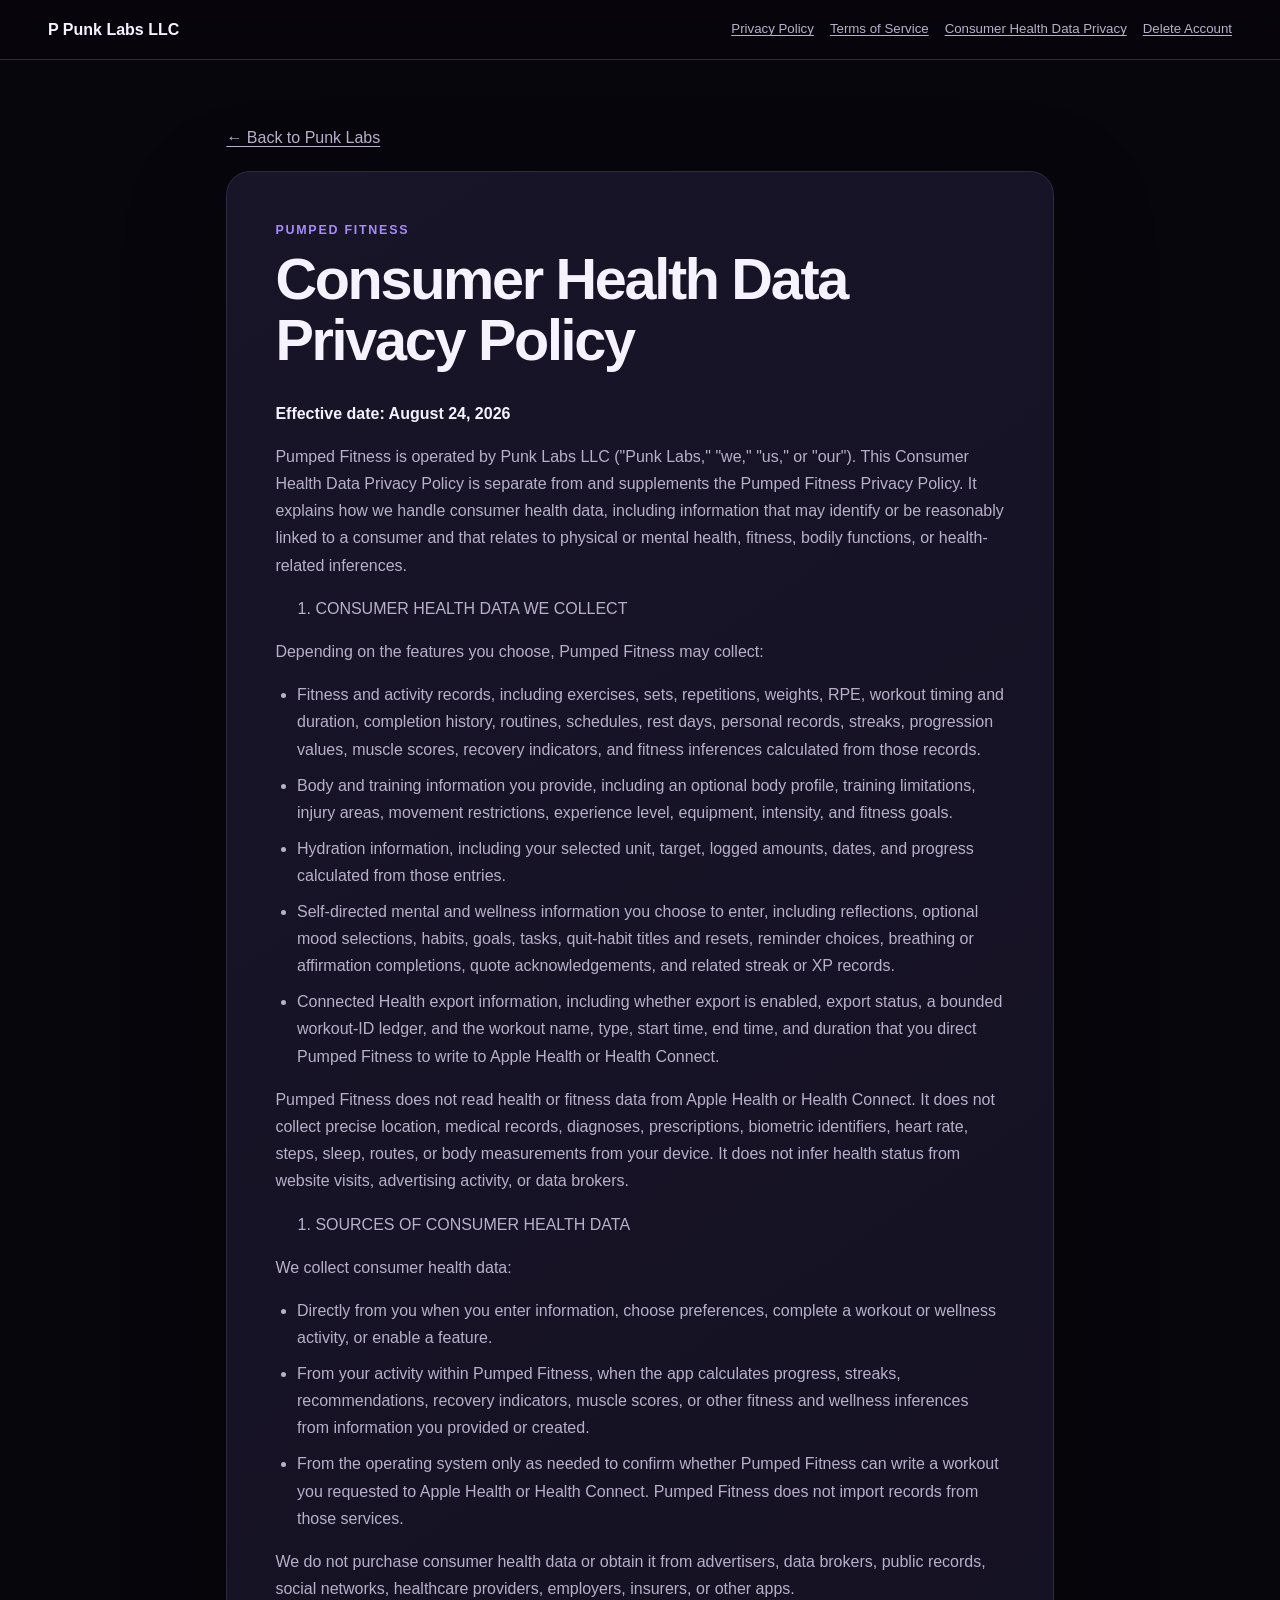
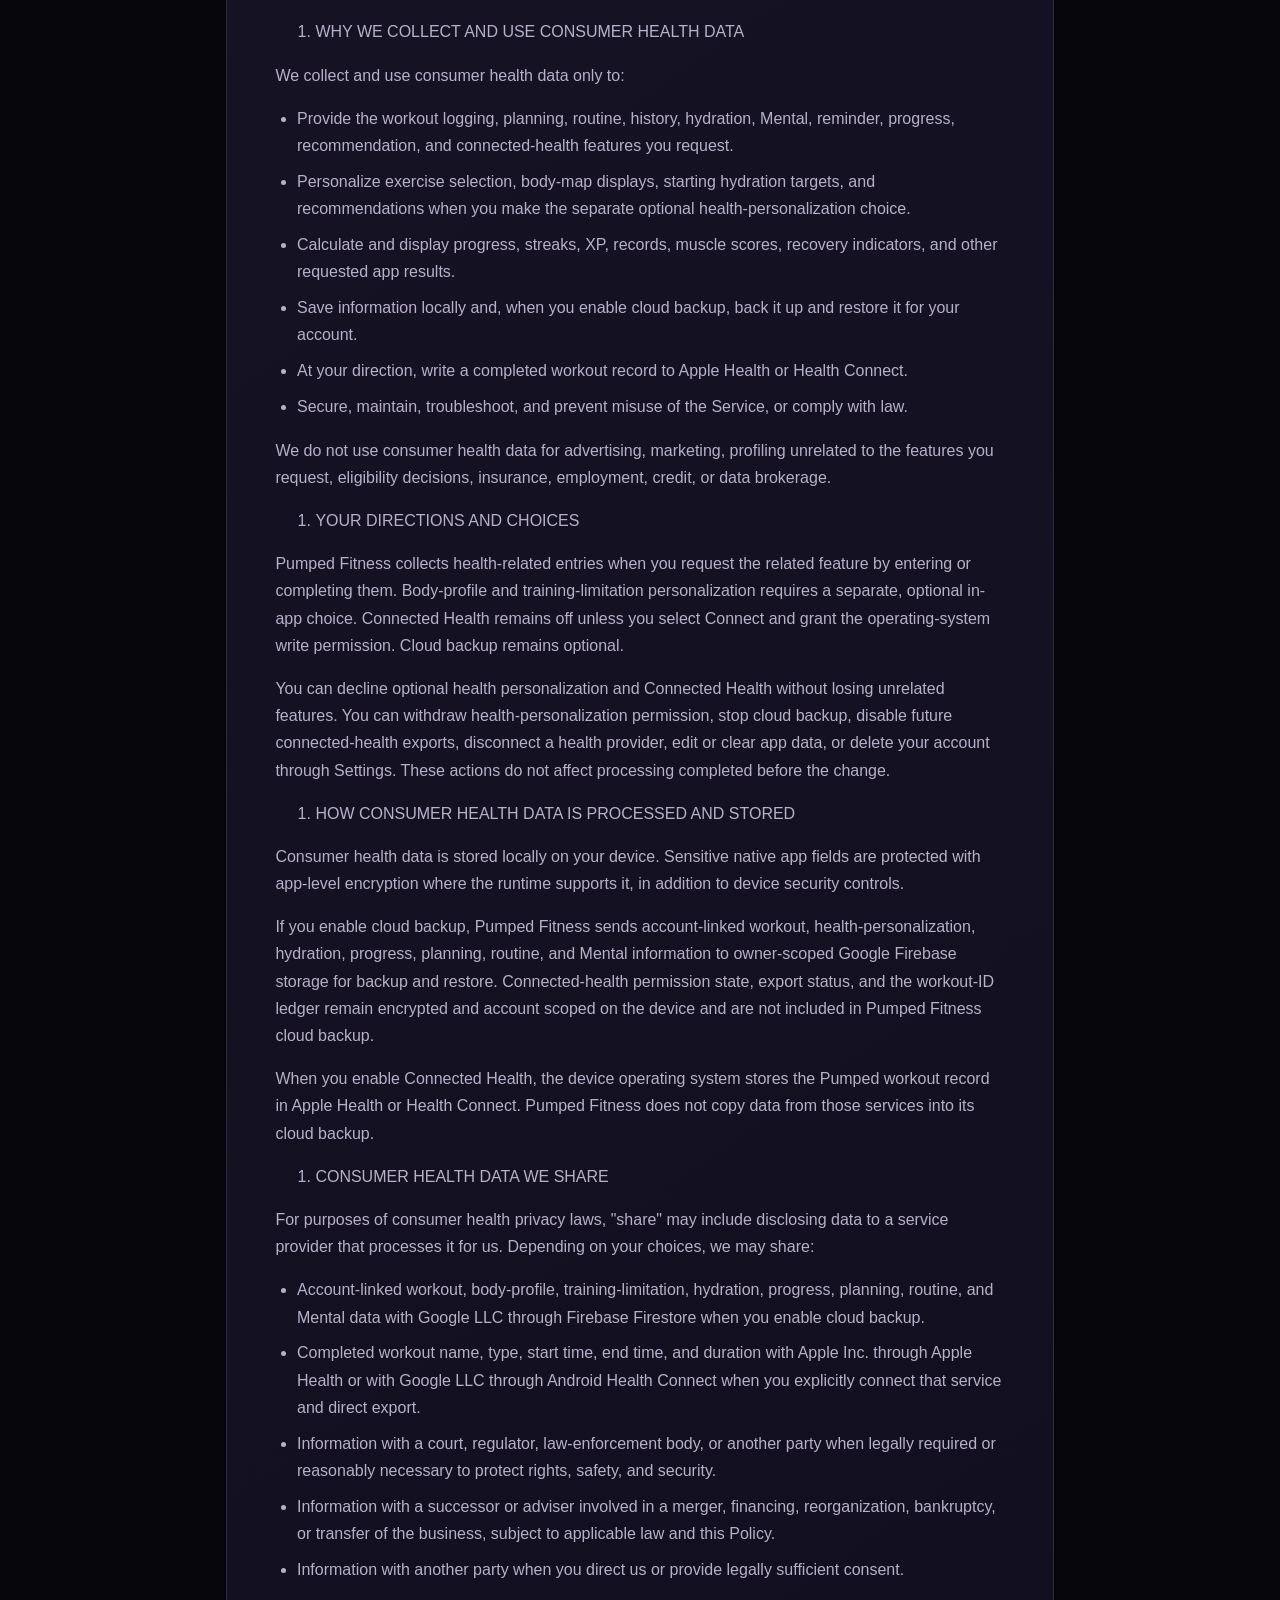
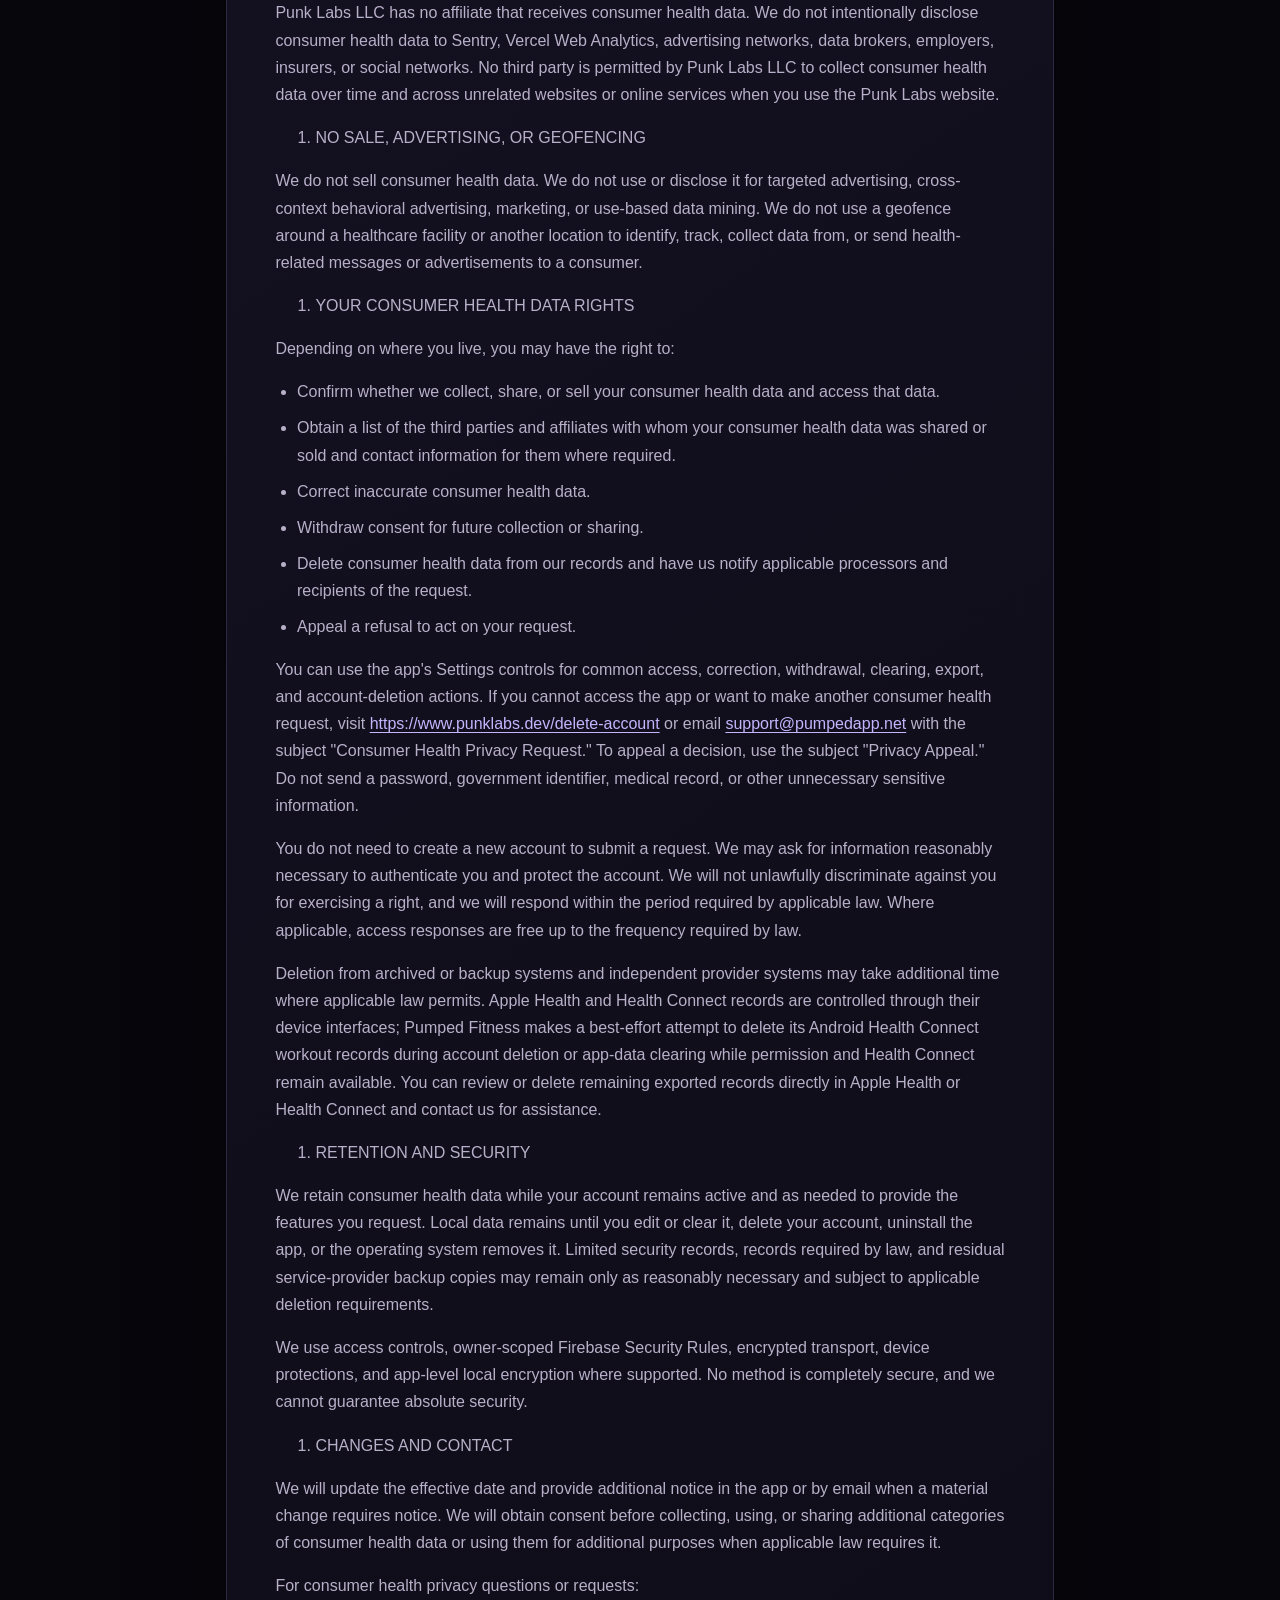
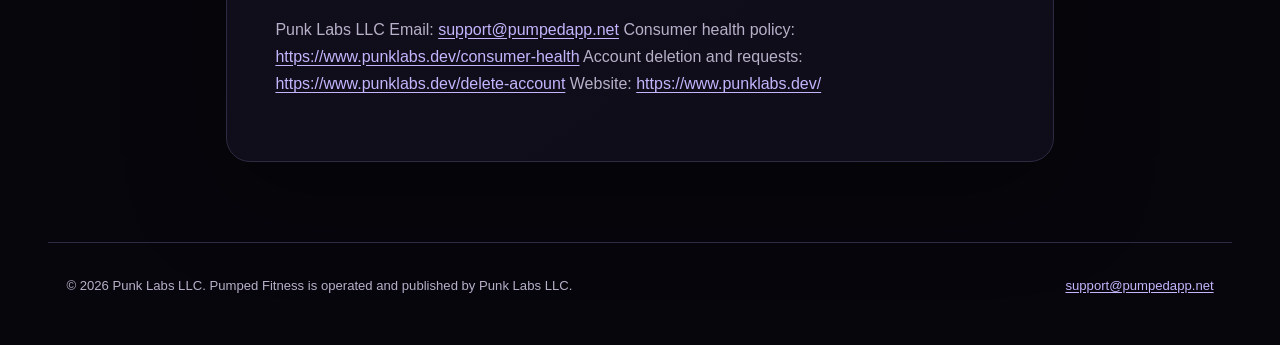
==== consumer-health/index.html @ b278bbf9 "Update Pumped Fitness legal pages" ====
<!doctype html>
<html lang="en">
<head>
  <meta charset="utf-8">
  <meta name="viewport" content="width=device-width, initial-scale=1">
  <title>Consumer Health Data Privacy Policy | Pumped Fitness by Punk Labs LLC</title>
  <meta name="description" content="How Punk Labs LLC handles consumer health data in Pumped Fitness.">
  <link rel="canonical" href="https://www.punklabs.dev/consumer-health">
  <link rel="stylesheet" href="../styles.css">
</head>
<body>
  <a class="skip" href="#main">Skip to document</a>
  <header>
    <a class="brand" href="https://www.punklabs.dev/"><span aria-hidden="true">P</span> Punk Labs LLC</a>
    
  <nav aria-label="Legal documents">
    <a href="../privacy/">Privacy Policy</a>
    <a href="../terms/">Terms of Service</a>
    <a href="../consumer-health/">Consumer Health Data Privacy</a>
    <a href="../delete-account/">Delete Account</a>
  </nav>
  </header>
  <main id="main">
    <a class="back" href="https://www.punklabs.dev/">← Back to Punk Labs</a>
    <article>
      <p class="eyebrow">Pumped Fitness</p>
      <h1>Consumer Health Data Privacy Policy</h1>
      
      <div class="document"><p>Effective date: August 24, 2026</p>
<p>Pumped Fitness is operated by Punk Labs LLC (&quot;Punk Labs,&quot; &quot;we,&quot; &quot;us,&quot; or &quot;our&quot;). This Consumer Health Data Privacy Policy is separate from and supplements the Pumped Fitness Privacy Policy. It explains how we handle consumer health data, including information that may identify or be reasonably linked to a consumer and that relates to physical or mental health, fitness, bodily functions, or health-related inferences.</p>
<ol><li>CONSUMER HEALTH DATA WE COLLECT</li></ol>
<p>Depending on the features you choose, Pumped Fitness may collect:</p><ul><li>Fitness and activity records, including exercises, sets, repetitions, weights, RPE, workout timing and duration, completion history, routines, schedules, rest days, personal records, streaks, progression values, muscle scores, recovery indicators, and fitness inferences calculated from those records.</li><li>Body and training information you provide, including an optional body profile, training limitations, injury areas, movement restrictions, experience level, equipment, intensity, and fitness goals.</li><li>Hydration information, including your selected unit, target, logged amounts, dates, and progress calculated from those entries.</li><li>Self-directed mental and wellness information you choose to enter, including reflections, optional mood selections, habits, goals, tasks, quit-habit titles and resets, reminder choices, breathing or affirmation completions, quote acknowledgements, and related streak or XP records.</li><li>Connected Health export information, including whether export is enabled, export status, a bounded workout-ID ledger, and the workout name, type, start time, end time, and duration that you direct Pumped Fitness to write to Apple Health or Health Connect.</li></ul>
<p>Pumped Fitness does not read health or fitness data from Apple Health or Health Connect. It does not collect precise location, medical records, diagnoses, prescriptions, biometric identifiers, heart rate, steps, sleep, routes, or body measurements from your device. It does not infer health status from website visits, advertising activity, or data brokers.</p>
<ol><li>SOURCES OF CONSUMER HEALTH DATA</li></ol>
<p>We collect consumer health data:</p><ul><li>Directly from you when you enter information, choose preferences, complete a workout or wellness activity, or enable a feature.</li><li>From your activity within Pumped Fitness, when the app calculates progress, streaks, recommendations, recovery indicators, muscle scores, or other fitness and wellness inferences from information you provided or created.</li><li>From the operating system only as needed to confirm whether Pumped Fitness can write a workout you requested to Apple Health or Health Connect. Pumped Fitness does not import records from those services.</li></ul>
<p>We do not purchase consumer health data or obtain it from advertisers, data brokers, public records, social networks, healthcare providers, employers, insurers, or other apps.</p>
<ol><li>WHY WE COLLECT AND USE CONSUMER HEALTH DATA</li></ol>
<p>We collect and use consumer health data only to:</p><ul><li>Provide the workout logging, planning, routine, history, hydration, Mental, reminder, progress, recommendation, and connected-health features you request.</li><li>Personalize exercise selection, body-map displays, starting hydration targets, and recommendations when you make the separate optional health-personalization choice.</li><li>Calculate and display progress, streaks, XP, records, muscle scores, recovery indicators, and other requested app results.</li><li>Save information locally and, when you enable cloud backup, back it up and restore it for your account.</li><li>At your direction, write a completed workout record to Apple Health or Health Connect.</li><li>Secure, maintain, troubleshoot, and prevent misuse of the Service, or comply with law.</li></ul>
<p>We do not use consumer health data for advertising, marketing, profiling unrelated to the features you request, eligibility decisions, insurance, employment, credit, or data brokerage.</p>
<ol><li>YOUR DIRECTIONS AND CHOICES</li></ol>
<p>Pumped Fitness collects health-related entries when you request the related feature by entering or completing them. Body-profile and training-limitation personalization requires a separate, optional in-app choice. Connected Health remains off unless you select Connect and grant the operating-system write permission. Cloud backup remains optional.</p>
<p>You can decline optional health personalization and Connected Health without losing unrelated features. You can withdraw health-personalization permission, stop cloud backup, disable future connected-health exports, disconnect a health provider, edit or clear app data, or delete your account through Settings. These actions do not affect processing completed before the change.</p>
<ol><li>HOW CONSUMER HEALTH DATA IS PROCESSED AND STORED</li></ol>
<p>Consumer health data is stored locally on your device. Sensitive native app fields are protected with app-level encryption where the runtime supports it, in addition to device security controls.</p>
<p>If you enable cloud backup, Pumped Fitness sends account-linked workout, health-personalization, hydration, progress, planning, routine, and Mental information to owner-scoped Google Firebase storage for backup and restore. Connected-health permission state, export status, and the workout-ID ledger remain encrypted and account scoped on the device and are not included in Pumped Fitness cloud backup.</p>
<p>When you enable Connected Health, the device operating system stores the Pumped workout record in Apple Health or Health Connect. Pumped Fitness does not copy data from those services into its cloud backup.</p>
<ol><li>CONSUMER HEALTH DATA WE SHARE</li></ol>
<p>For purposes of consumer health privacy laws, &quot;share&quot; may include disclosing data to a service provider that processes it for us. Depending on your choices, we may share:</p><ul><li>Account-linked workout, body-profile, training-limitation, hydration, progress, planning, routine, and Mental data with Google LLC through Firebase Firestore when you enable cloud backup.</li><li>Completed workout name, type, start time, end time, and duration with Apple Inc. through Apple Health or with Google LLC through Android Health Connect when you explicitly connect that service and direct export.</li><li>Information with a court, regulator, law-enforcement body, or another party when legally required or reasonably necessary to protect rights, safety, and security.</li><li>Information with a successor or adviser involved in a merger, financing, reorganization, bankruptcy, or transfer of the business, subject to applicable law and this Policy.</li><li>Information with another party when you direct us or provide legally sufficient consent.</li></ul>
<p>Punk Labs LLC has no affiliate that receives consumer health data. We do not intentionally disclose consumer health data to Sentry, Vercel Web Analytics, advertising networks, data brokers, employers, insurers, or social networks. No third party is permitted by Punk Labs LLC to collect consumer health data over time and across unrelated websites or online services when you use the Punk Labs website.</p>
<ol><li>NO SALE, ADVERTISING, OR GEOFENCING</li></ol>
<p>We do not sell consumer health data. We do not use or disclose it for targeted advertising, cross-context behavioral advertising, marketing, or use-based data mining. We do not use a geofence around a healthcare facility or another location to identify, track, collect data from, or send health-related messages or advertisements to a consumer.</p>
<ol><li>YOUR CONSUMER HEALTH DATA RIGHTS</li></ol>
<p>Depending on where you live, you may have the right to:</p><ul><li>Confirm whether we collect, share, or sell your consumer health data and access that data.</li><li>Obtain a list of the third parties and affiliates with whom your consumer health data was shared or sold and contact information for them where required.</li><li>Correct inaccurate consumer health data.</li><li>Withdraw consent for future collection or sharing.</li><li>Delete consumer health data from our records and have us notify applicable processors and recipients of the request.</li><li>Appeal a refusal to act on your request.</li></ul>
<p>You can use the app&#39;s Settings controls for common access, correction, withdrawal, clearing, export, and account-deletion actions. If you cannot access the app or want to make another consumer health request, visit <a href="https://www.punklabs.dev/delete-account">https://www.punklabs.dev/delete-account</a> or email <a href="mailto:support@pumpedapp.net">support@pumpedapp.net</a> with the subject &quot;Consumer Health Privacy Request.&quot; To appeal a decision, use the subject &quot;Privacy Appeal.&quot; Do not send a password, government identifier, medical record, or other unnecessary sensitive information.</p>
<p>You do not need to create a new account to submit a request. We may ask for information reasonably necessary to authenticate you and protect the account. We will not unlawfully discriminate against you for exercising a right, and we will respond within the period required by applicable law. Where applicable, access responses are free up to the frequency required by law.</p>
<p>Deletion from archived or backup systems and independent provider systems may take additional time where applicable law permits. Apple Health and Health Connect records are controlled through their device interfaces; Pumped Fitness makes a best-effort attempt to delete its Android Health Connect workout records during account deletion or app-data clearing while permission and Health Connect remain available. You can review or delete remaining exported records directly in Apple Health or Health Connect and contact us for assistance.</p>
<ol><li>RETENTION AND SECURITY</li></ol>
<p>We retain consumer health data while your account remains active and as needed to provide the features you request. Local data remains until you edit or clear it, delete your account, uninstall the app, or the operating system removes it. Limited security records, records required by law, and residual service-provider backup copies may remain only as reasonably necessary and subject to applicable deletion requirements.</p>
<p>We use access controls, owner-scoped Firebase Security Rules, encrypted transport, device protections, and app-level local encryption where supported. No method is completely secure, and we cannot guarantee absolute security.</p>
<ol><li>CHANGES AND CONTACT</li></ol>
<p>We will update the effective date and provide additional notice in the app or by email when a material change requires notice. We will obtain consent before collecting, using, or sharing additional categories of consumer health data or using them for additional purposes when applicable law requires it.</p>
<p>For consumer health privacy questions or requests:</p>
<p>Punk Labs LLC Email: <a href="mailto:support@pumpedapp.net">support@pumpedapp.net</a> Consumer health policy: <a href="https://www.punklabs.dev/consumer-health">https://www.punklabs.dev/consumer-health</a> Account deletion and requests: <a href="https://www.punklabs.dev/delete-account">https://www.punklabs.dev/delete-account</a> Website: <a href="https://www.punklabs.dev/">https://www.punklabs.dev/</a></p></div>
    </article>
  </main>
  <footer>
    <p>© 2026 Punk Labs LLC. Pumped Fitness is operated and published by Punk Labs LLC.</p>
    <a href="mailto:support@pumpedapp.net">support@pumpedapp.net</a>
  </footer>
</body>
</html>
---- styles.css ----
:root{color-scheme:dark;--bg:#07060c;--surface:#12101c;--surface2:#19152a;--text:#f6f2ff;--muted:#b8b0c9;--accent:#a78bfa;--accent2:#7c3aed;--border:#302943}*{box-sizing:border-box}html{scroll-behavior:smooth}body{margin:0;background:radial-gradient(circle at 50% -15%,#2b1654 0,transparent 38rem),var(--bg);color:var(--text);font-family:Inter,ui-sans-serif,-apple-system,BlinkMacSystemFont,"Segoe UI",sans-serif;line-height:1.7}a{color:#c4b5fd;text-underline-offset:.18em}.skip{position:absolute;left:-9999px;top:1rem;background:var(--text);color:var(--bg);padding:.7rem 1rem;border-radius:.6rem}.skip:focus{left:1rem;z-index:10}header{position:sticky;top:0;z-index:5;display:flex;align-items:center;justify-content:space-between;gap:1.25rem;padding:1rem max(1.1rem,calc((100vw - 74rem)/2));background:rgba(7,6,12,.86);border-bottom:1px solid var(--border);backdrop-filter:blur(18px)}.brand{font-weight:800;color:var(--text);text-decoration:none;white-space:nowrap}nav{display:flex;flex-wrap:wrap;justify-content:flex-end;gap:.55rem 1rem}nav a{font-size:.83rem;color:var(--muted)}main{max-width:54rem;margin:0 auto;padding:4rem 1.15rem 5rem}.back{display:inline-block;margin-bottom:1.25rem;color:var(--muted)}article{padding:clamp(1.25rem,4vw,3rem);background:linear-gradient(145deg,rgba(25,21,42,.96),rgba(15,13,25,.96));border:1px solid var(--border);border-radius:1.5rem;box-shadow:0 2rem 6rem rgba(0,0,0,.35)}.eyebrow{margin:0;color:var(--accent);font-size:.78rem;font-weight:800;letter-spacing:.14em;text-transform:uppercase}h1{max-width:42rem;margin:.45rem 0 1.8rem;font-size:clamp(2rem,6vw,3.6rem);line-height:1.06;letter-spacing:-.04em}h2{margin:2.4rem 0 .7rem;font-size:1.08rem;line-height:1.35;color:#ddd6fe}.document>p:first-child{font-weight:700;color:var(--text)}p,li{color:var(--muted)}ul{padding-left:1.35rem}li+li{margin-top:.55rem}.cta{display:inline-flex;margin:-.45rem 0 2rem;padding:.8rem 1.05rem;border-radius:999px;background:linear-gradient(135deg,var(--accent2),#9333ea);color:#fff;font-weight:800;text-decoration:none}.cta:focus-visible,a:focus-visible{outline:3px solid #f5d0fe;outline-offset:4px}footer{display:flex;flex-wrap:wrap;justify-content:space-between;gap:1rem;max-width:74rem;margin:0 auto;padding:2rem 1.15rem 3rem;border-top:1px solid var(--border);font-size:.82rem}footer p{margin:0}@media(max-width:760px){header{position:relative;align-items:flex-start;flex-direction:column}nav{justify-content:flex-start}main{padding-top:2rem}article{border-radius:1rem}}
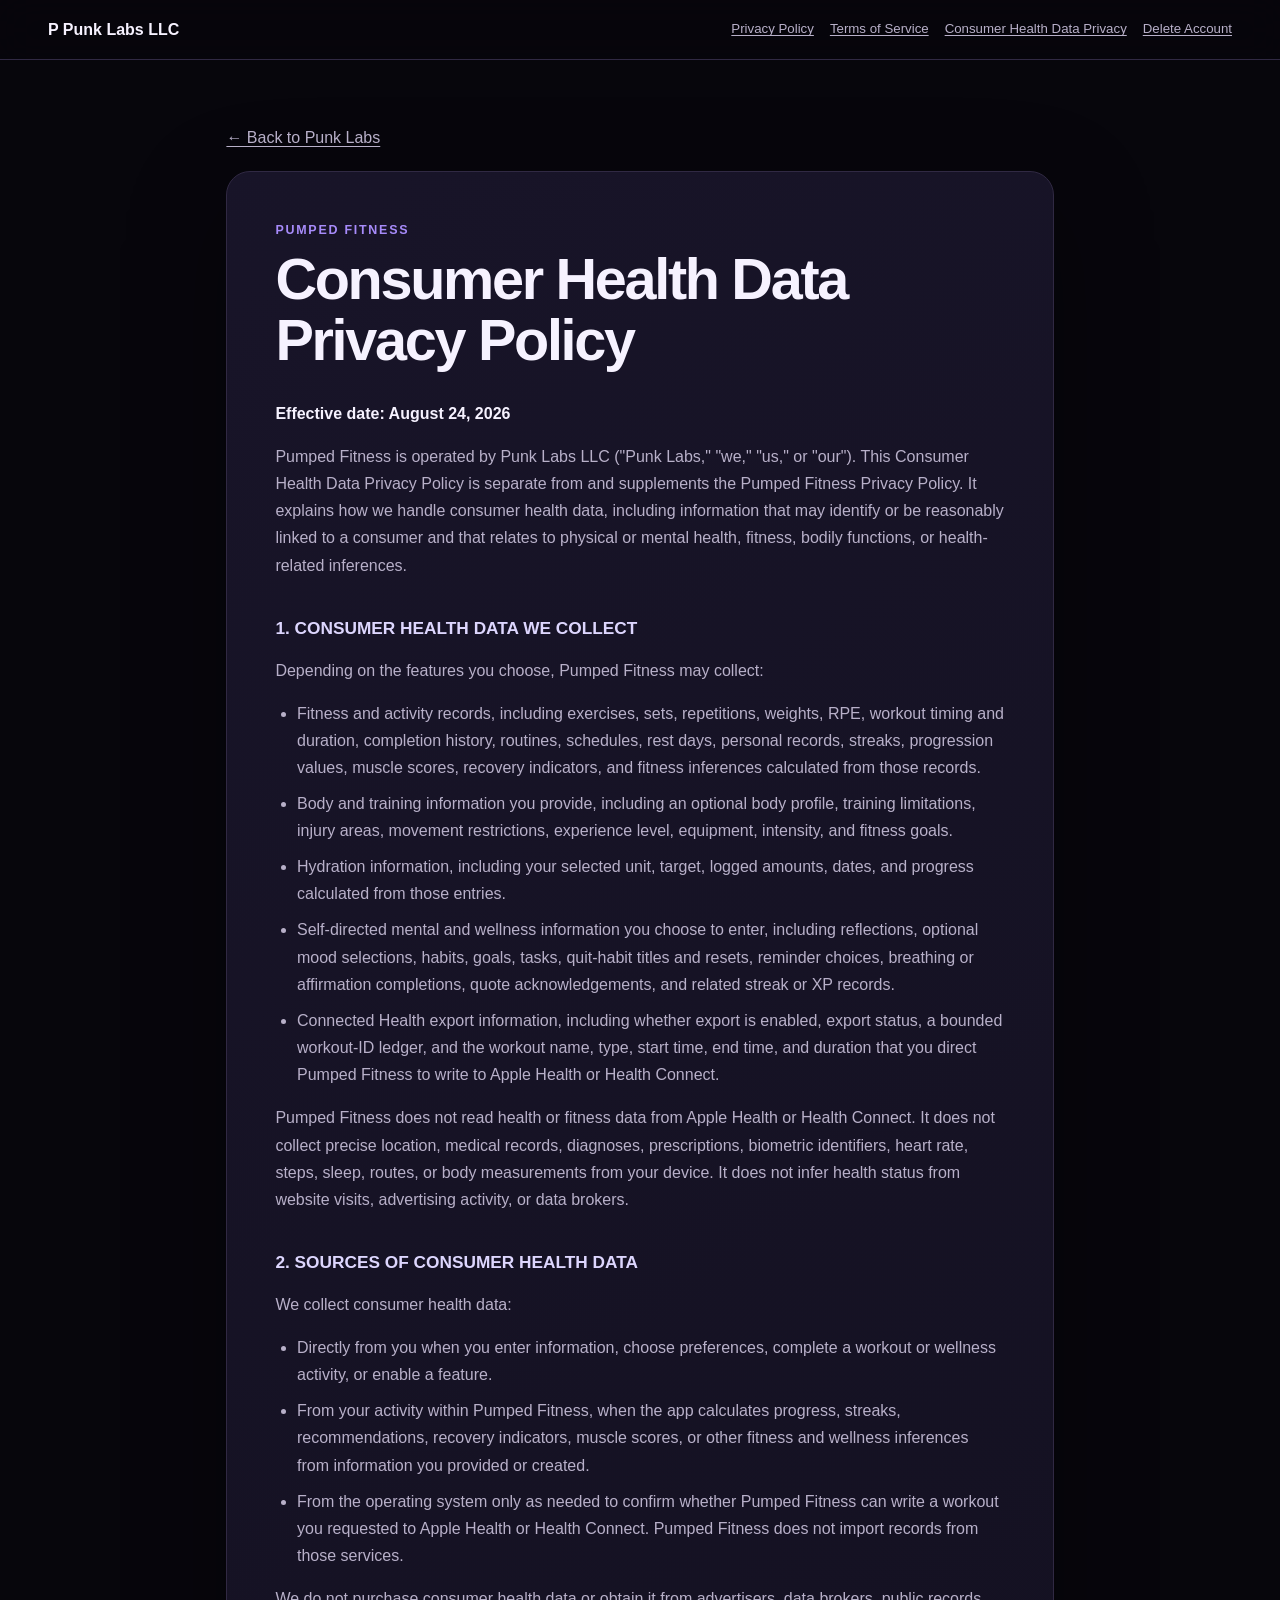
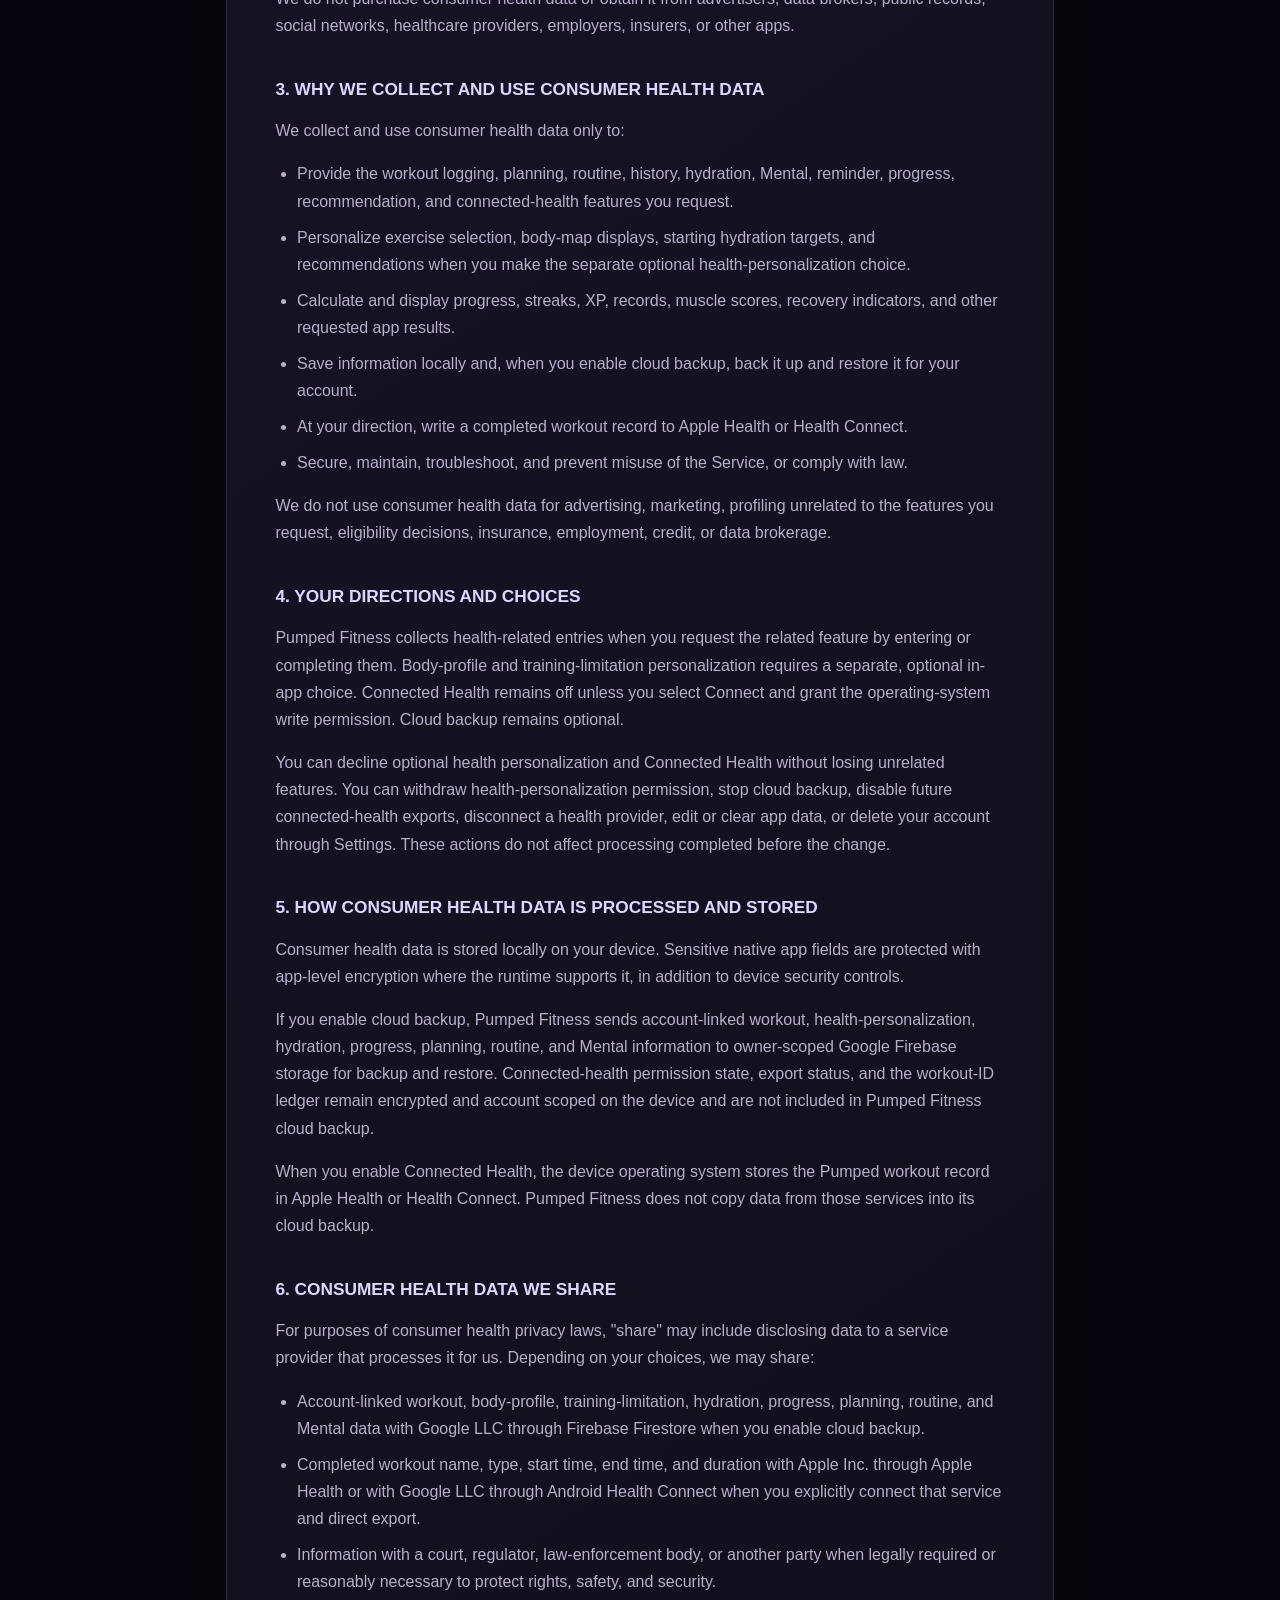
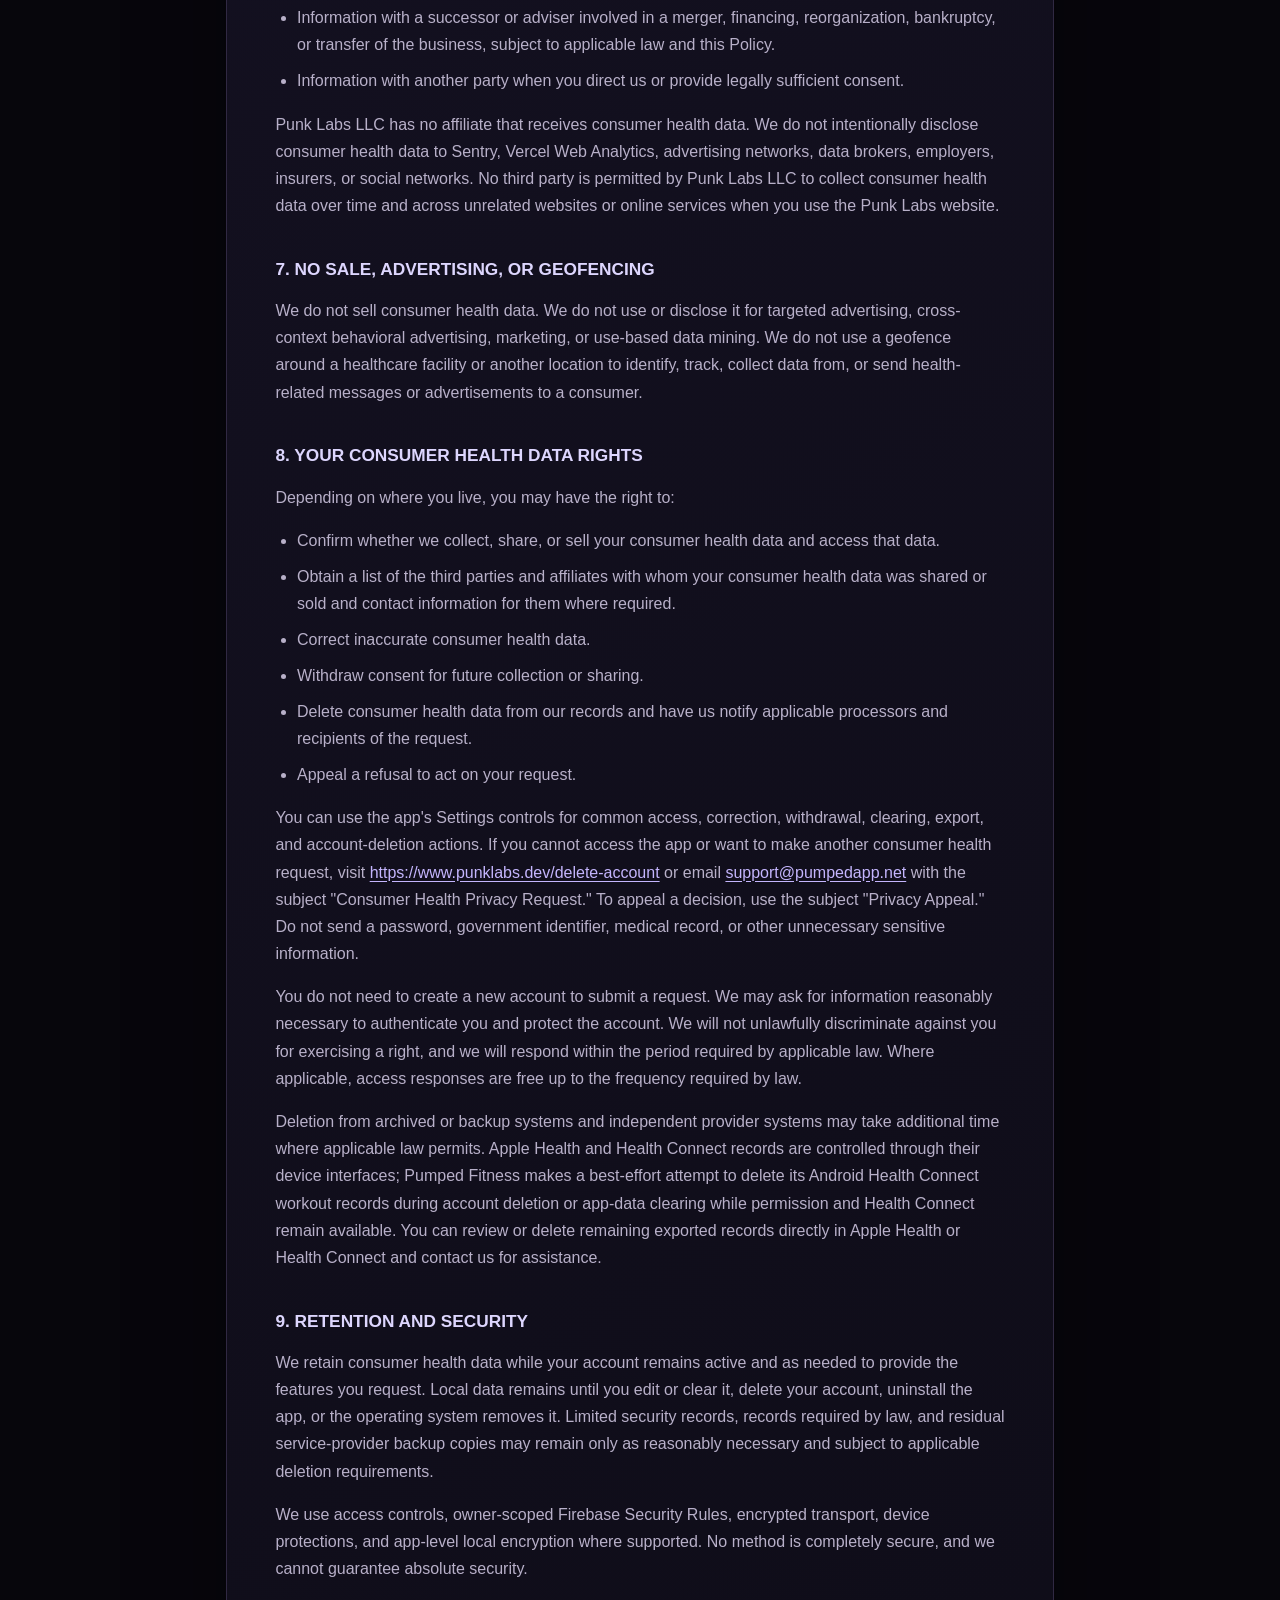
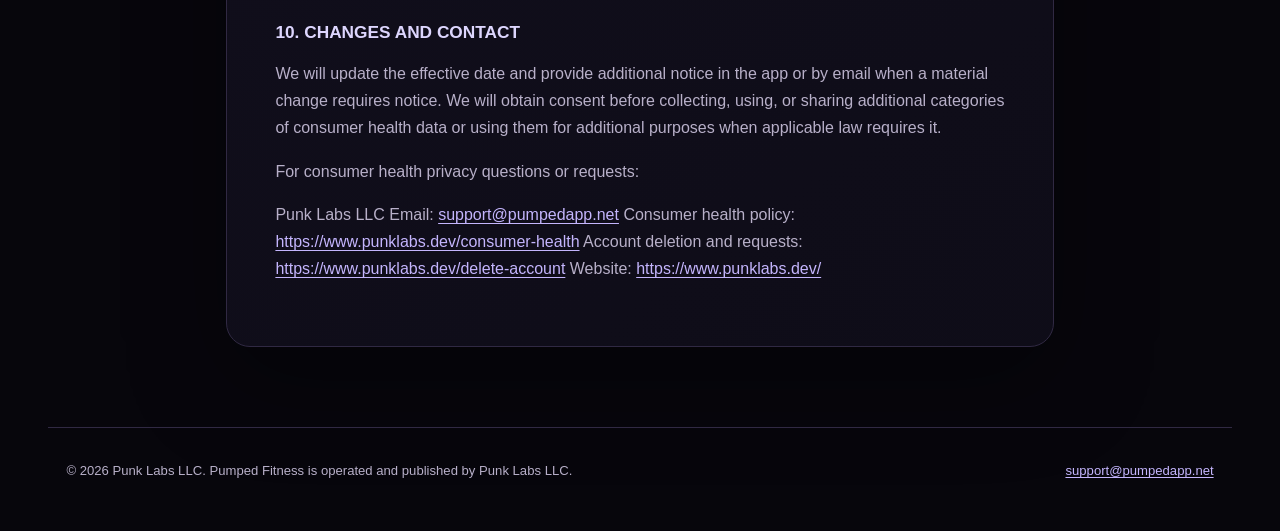
==== commit aacb7910: "Fix legal page markup" ====
--- a/consumer-health/index.html
+++ b/consumer-health/index.html
@@ -12,7 +12,7 @@
   <a class="skip" href="#main">Skip to document</a>
   <header>
     <a class="brand" href="https://www.punklabs.dev/"><span aria-hidden="true">P</span> Punk Labs LLC</a>
-    
+
   <nav aria-label="Legal documents">
     <a href="../privacy/">Privacy Policy</a>
     <a href="../terms/">Terms of Service</a>
@@ -25,39 +25,39 @@
     <article>
       <p class="eyebrow">Pumped Fitness</p>
       <h1>Consumer Health Data Privacy Policy</h1>
-      
+
       <div class="document"><p>Effective date: August 24, 2026</p>
 <p>Pumped Fitness is operated by Punk Labs LLC (&quot;Punk Labs,&quot; &quot;we,&quot; &quot;us,&quot; or &quot;our&quot;). This Consumer Health Data Privacy Policy is separate from and supplements the Pumped Fitness Privacy Policy. It explains how we handle consumer health data, including information that may identify or be reasonably linked to a consumer and that relates to physical or mental health, fitness, bodily functions, or health-related inferences.</p>
-<ol><li>CONSUMER HEALTH DATA WE COLLECT</li></ol>
+<h2>1. CONSUMER HEALTH DATA WE COLLECT</h2>
 <p>Depending on the features you choose, Pumped Fitness may collect:</p><ul><li>Fitness and activity records, including exercises, sets, repetitions, weights, RPE, workout timing and duration, completion history, routines, schedules, rest days, personal records, streaks, progression values, muscle scores, recovery indicators, and fitness inferences calculated from those records.</li><li>Body and training information you provide, including an optional body profile, training limitations, injury areas, movement restrictions, experience level, equipment, intensity, and fitness goals.</li><li>Hydration information, including your selected unit, target, logged amounts, dates, and progress calculated from those entries.</li><li>Self-directed mental and wellness information you choose to enter, including reflections, optional mood selections, habits, goals, tasks, quit-habit titles and resets, reminder choices, breathing or affirmation completions, quote acknowledgements, and related streak or XP records.</li><li>Connected Health export information, including whether export is enabled, export status, a bounded workout-ID ledger, and the workout name, type, start time, end time, and duration that you direct Pumped Fitness to write to Apple Health or Health Connect.</li></ul>
 <p>Pumped Fitness does not read health or fitness data from Apple Health or Health Connect. It does not collect precise location, medical records, diagnoses, prescriptions, biometric identifiers, heart rate, steps, sleep, routes, or body measurements from your device. It does not infer health status from website visits, advertising activity, or data brokers.</p>
-<ol><li>SOURCES OF CONSUMER HEALTH DATA</li></ol>
+<h2>2. SOURCES OF CONSUMER HEALTH DATA</h2>
 <p>We collect consumer health data:</p><ul><li>Directly from you when you enter information, choose preferences, complete a workout or wellness activity, or enable a feature.</li><li>From your activity within Pumped Fitness, when the app calculates progress, streaks, recommendations, recovery indicators, muscle scores, or other fitness and wellness inferences from information you provided or created.</li><li>From the operating system only as needed to confirm whether Pumped Fitness can write a workout you requested to Apple Health or Health Connect. Pumped Fitness does not import records from those services.</li></ul>
 <p>We do not purchase consumer health data or obtain it from advertisers, data brokers, public records, social networks, healthcare providers, employers, insurers, or other apps.</p>
-<ol><li>WHY WE COLLECT AND USE CONSUMER HEALTH DATA</li></ol>
+<h2>3. WHY WE COLLECT AND USE CONSUMER HEALTH DATA</h2>
 <p>We collect and use consumer health data only to:</p><ul><li>Provide the workout logging, planning, routine, history, hydration, Mental, reminder, progress, recommendation, and connected-health features you request.</li><li>Personalize exercise selection, body-map displays, starting hydration targets, and recommendations when you make the separate optional health-personalization choice.</li><li>Calculate and display progress, streaks, XP, records, muscle scores, recovery indicators, and other requested app results.</li><li>Save information locally and, when you enable cloud backup, back it up and restore it for your account.</li><li>At your direction, write a completed workout record to Apple Health or Health Connect.</li><li>Secure, maintain, troubleshoot, and prevent misuse of the Service, or comply with law.</li></ul>
 <p>We do not use consumer health data for advertising, marketing, profiling unrelated to the features you request, eligibility decisions, insurance, employment, credit, or data brokerage.</p>
-<ol><li>YOUR DIRECTIONS AND CHOICES</li></ol>
+<h2>4. YOUR DIRECTIONS AND CHOICES</h2>
 <p>Pumped Fitness collects health-related entries when you request the related feature by entering or completing them. Body-profile and training-limitation personalization requires a separate, optional in-app choice. Connected Health remains off unless you select Connect and grant the operating-system write permission. Cloud backup remains optional.</p>
 <p>You can decline optional health personalization and Connected Health without losing unrelated features. You can withdraw health-personalization permission, stop cloud backup, disable future connected-health exports, disconnect a health provider, edit or clear app data, or delete your account through Settings. These actions do not affect processing completed before the change.</p>
-<ol><li>HOW CONSUMER HEALTH DATA IS PROCESSED AND STORED</li></ol>
+<h2>5. HOW CONSUMER HEALTH DATA IS PROCESSED AND STORED</h2>
 <p>Consumer health data is stored locally on your device. Sensitive native app fields are protected with app-level encryption where the runtime supports it, in addition to device security controls.</p>
 <p>If you enable cloud backup, Pumped Fitness sends account-linked workout, health-personalization, hydration, progress, planning, routine, and Mental information to owner-scoped Google Firebase storage for backup and restore. Connected-health permission state, export status, and the workout-ID ledger remain encrypted and account scoped on the device and are not included in Pumped Fitness cloud backup.</p>
 <p>When you enable Connected Health, the device operating system stores the Pumped workout record in Apple Health or Health Connect. Pumped Fitness does not copy data from those services into its cloud backup.</p>
-<ol><li>CONSUMER HEALTH DATA WE SHARE</li></ol>
+<h2>6. CONSUMER HEALTH DATA WE SHARE</h2>
 <p>For purposes of consumer health privacy laws, &quot;share&quot; may include disclosing data to a service provider that processes it for us. Depending on your choices, we may share:</p><ul><li>Account-linked workout, body-profile, training-limitation, hydration, progress, planning, routine, and Mental data with Google LLC through Firebase Firestore when you enable cloud backup.</li><li>Completed workout name, type, start time, end time, and duration with Apple Inc. through Apple Health or with Google LLC through Android Health Connect when you explicitly connect that service and direct export.</li><li>Information with a court, regulator, law-enforcement body, or another party when legally required or reasonably necessary to protect rights, safety, and security.</li><li>Information with a successor or adviser involved in a merger, financing, reorganization, bankruptcy, or transfer of the business, subject to applicable law and this Policy.</li><li>Information with another party when you direct us or provide legally sufficient consent.</li></ul>
 <p>Punk Labs LLC has no affiliate that receives consumer health data. We do not intentionally disclose consumer health data to Sentry, Vercel Web Analytics, advertising networks, data brokers, employers, insurers, or social networks. No third party is permitted by Punk Labs LLC to collect consumer health data over time and across unrelated websites or online services when you use the Punk Labs website.</p>
-<ol><li>NO SALE, ADVERTISING, OR GEOFENCING</li></ol>
+<h2>7. NO SALE, ADVERTISING, OR GEOFENCING</h2>
 <p>We do not sell consumer health data. We do not use or disclose it for targeted advertising, cross-context behavioral advertising, marketing, or use-based data mining. We do not use a geofence around a healthcare facility or another location to identify, track, collect data from, or send health-related messages or advertisements to a consumer.</p>
-<ol><li>YOUR CONSUMER HEALTH DATA RIGHTS</li></ol>
+<h2>8. YOUR CONSUMER HEALTH DATA RIGHTS</h2>
 <p>Depending on where you live, you may have the right to:</p><ul><li>Confirm whether we collect, share, or sell your consumer health data and access that data.</li><li>Obtain a list of the third parties and affiliates with whom your consumer health data was shared or sold and contact information for them where required.</li><li>Correct inaccurate consumer health data.</li><li>Withdraw consent for future collection or sharing.</li><li>Delete consumer health data from our records and have us notify applicable processors and recipients of the request.</li><li>Appeal a refusal to act on your request.</li></ul>
 <p>You can use the app&#39;s Settings controls for common access, correction, withdrawal, clearing, export, and account-deletion actions. If you cannot access the app or want to make another consumer health request, visit <a href="https://www.punklabs.dev/delete-account">https://www.punklabs.dev/delete-account</a> or email <a href="mailto:support@pumpedapp.net">support@pumpedapp.net</a> with the subject &quot;Consumer Health Privacy Request.&quot; To appeal a decision, use the subject &quot;Privacy Appeal.&quot; Do not send a password, government identifier, medical record, or other unnecessary sensitive information.</p>
 <p>You do not need to create a new account to submit a request. We may ask for information reasonably necessary to authenticate you and protect the account. We will not unlawfully discriminate against you for exercising a right, and we will respond within the period required by applicable law. Where applicable, access responses are free up to the frequency required by law.</p>
 <p>Deletion from archived or backup systems and independent provider systems may take additional time where applicable law permits. Apple Health and Health Connect records are controlled through their device interfaces; Pumped Fitness makes a best-effort attempt to delete its Android Health Connect workout records during account deletion or app-data clearing while permission and Health Connect remain available. You can review or delete remaining exported records directly in Apple Health or Health Connect and contact us for assistance.</p>
-<ol><li>RETENTION AND SECURITY</li></ol>
+<h2>9. RETENTION AND SECURITY</h2>
 <p>We retain consumer health data while your account remains active and as needed to provide the features you request. Local data remains until you edit or clear it, delete your account, uninstall the app, or the operating system removes it. Limited security records, records required by law, and residual service-provider backup copies may remain only as reasonably necessary and subject to applicable deletion requirements.</p>
 <p>We use access controls, owner-scoped Firebase Security Rules, encrypted transport, device protections, and app-level local encryption where supported. No method is completely secure, and we cannot guarantee absolute security.</p>
-<ol><li>CHANGES AND CONTACT</li></ol>
+<h2>10. CHANGES AND CONTACT</h2>
 <p>We will update the effective date and provide additional notice in the app or by email when a material change requires notice. We will obtain consent before collecting, using, or sharing additional categories of consumer health data or using them for additional purposes when applicable law requires it.</p>
 <p>For consumer health privacy questions or requests:</p>
 <p>Punk Labs LLC Email: <a href="mailto:support@pumpedapp.net">support@pumpedapp.net</a> Consumer health policy: <a href="https://www.punklabs.dev/consumer-health">https://www.punklabs.dev/consumer-health</a> Account deletion and requests: <a href="https://www.punklabs.dev/delete-account">https://www.punklabs.dev/delete-account</a> Website: <a href="https://www.punklabs.dev/">https://www.punklabs.dev/</a></p></div>
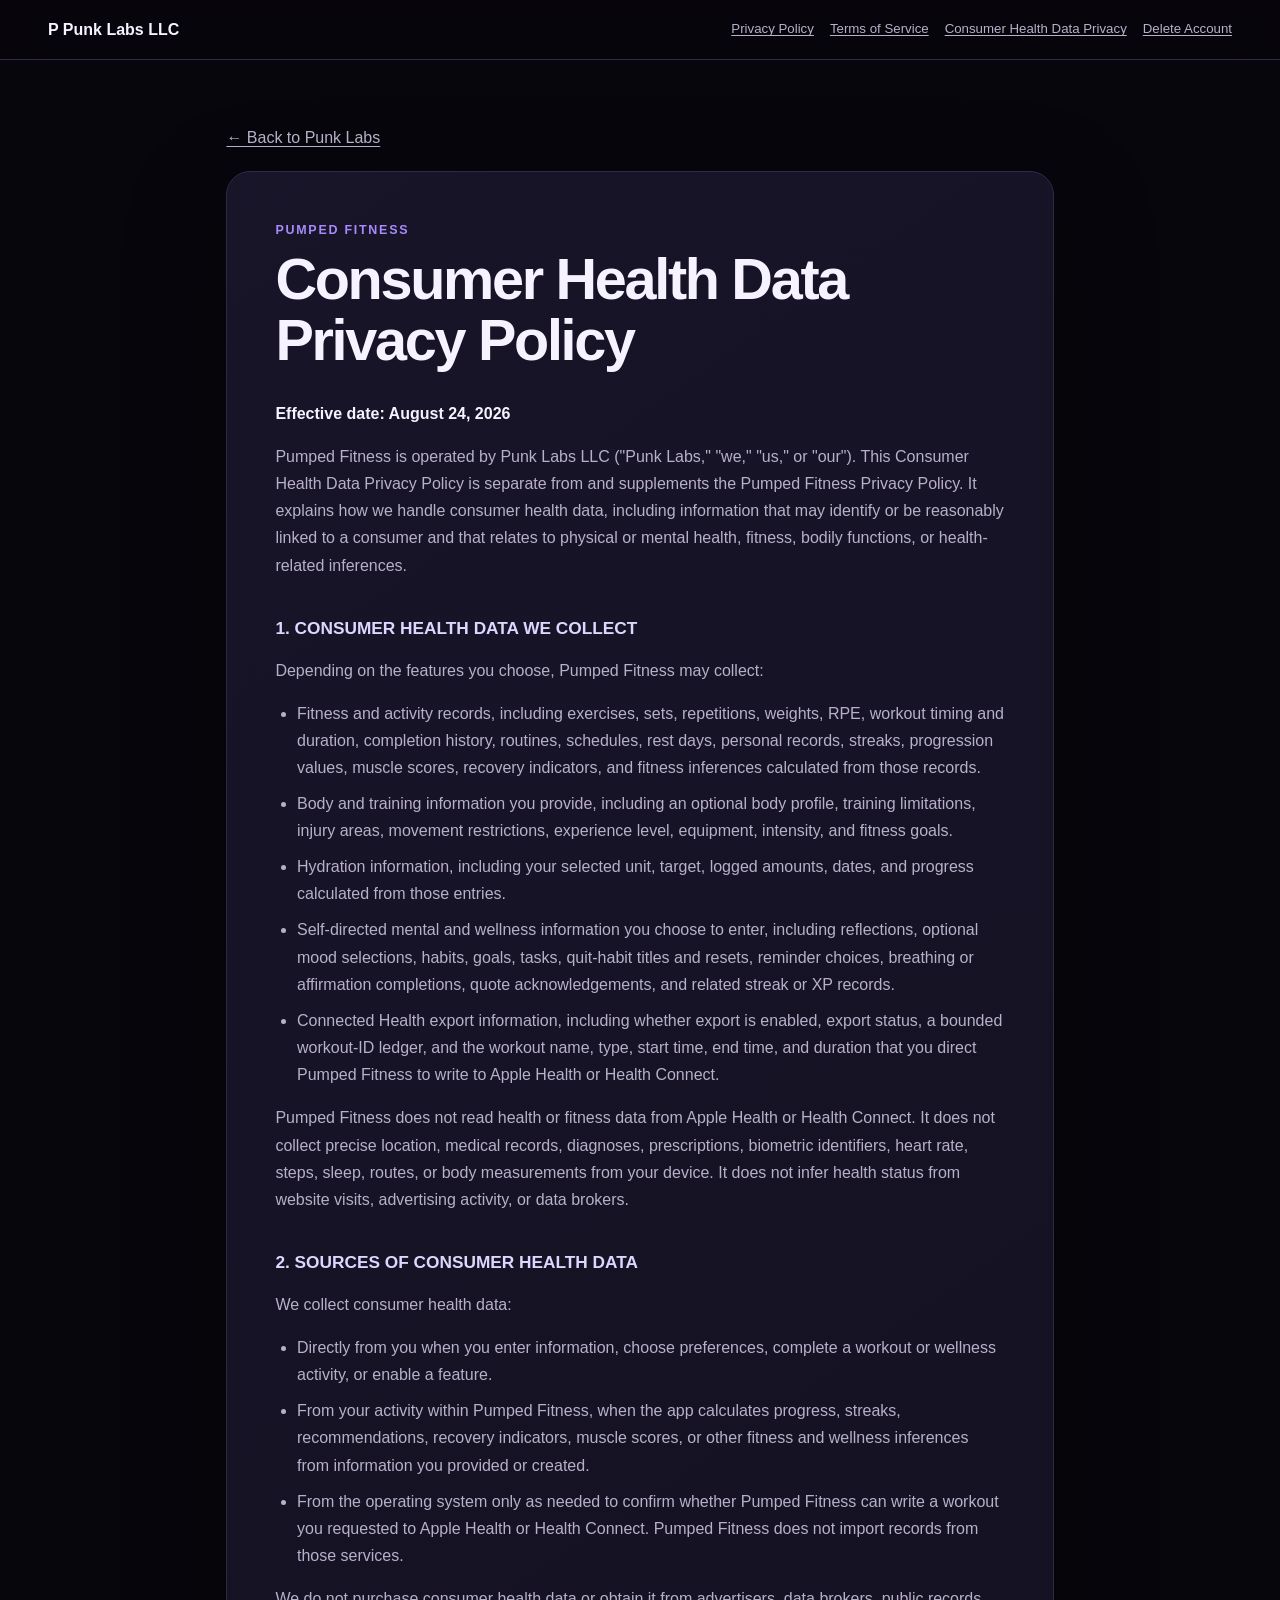
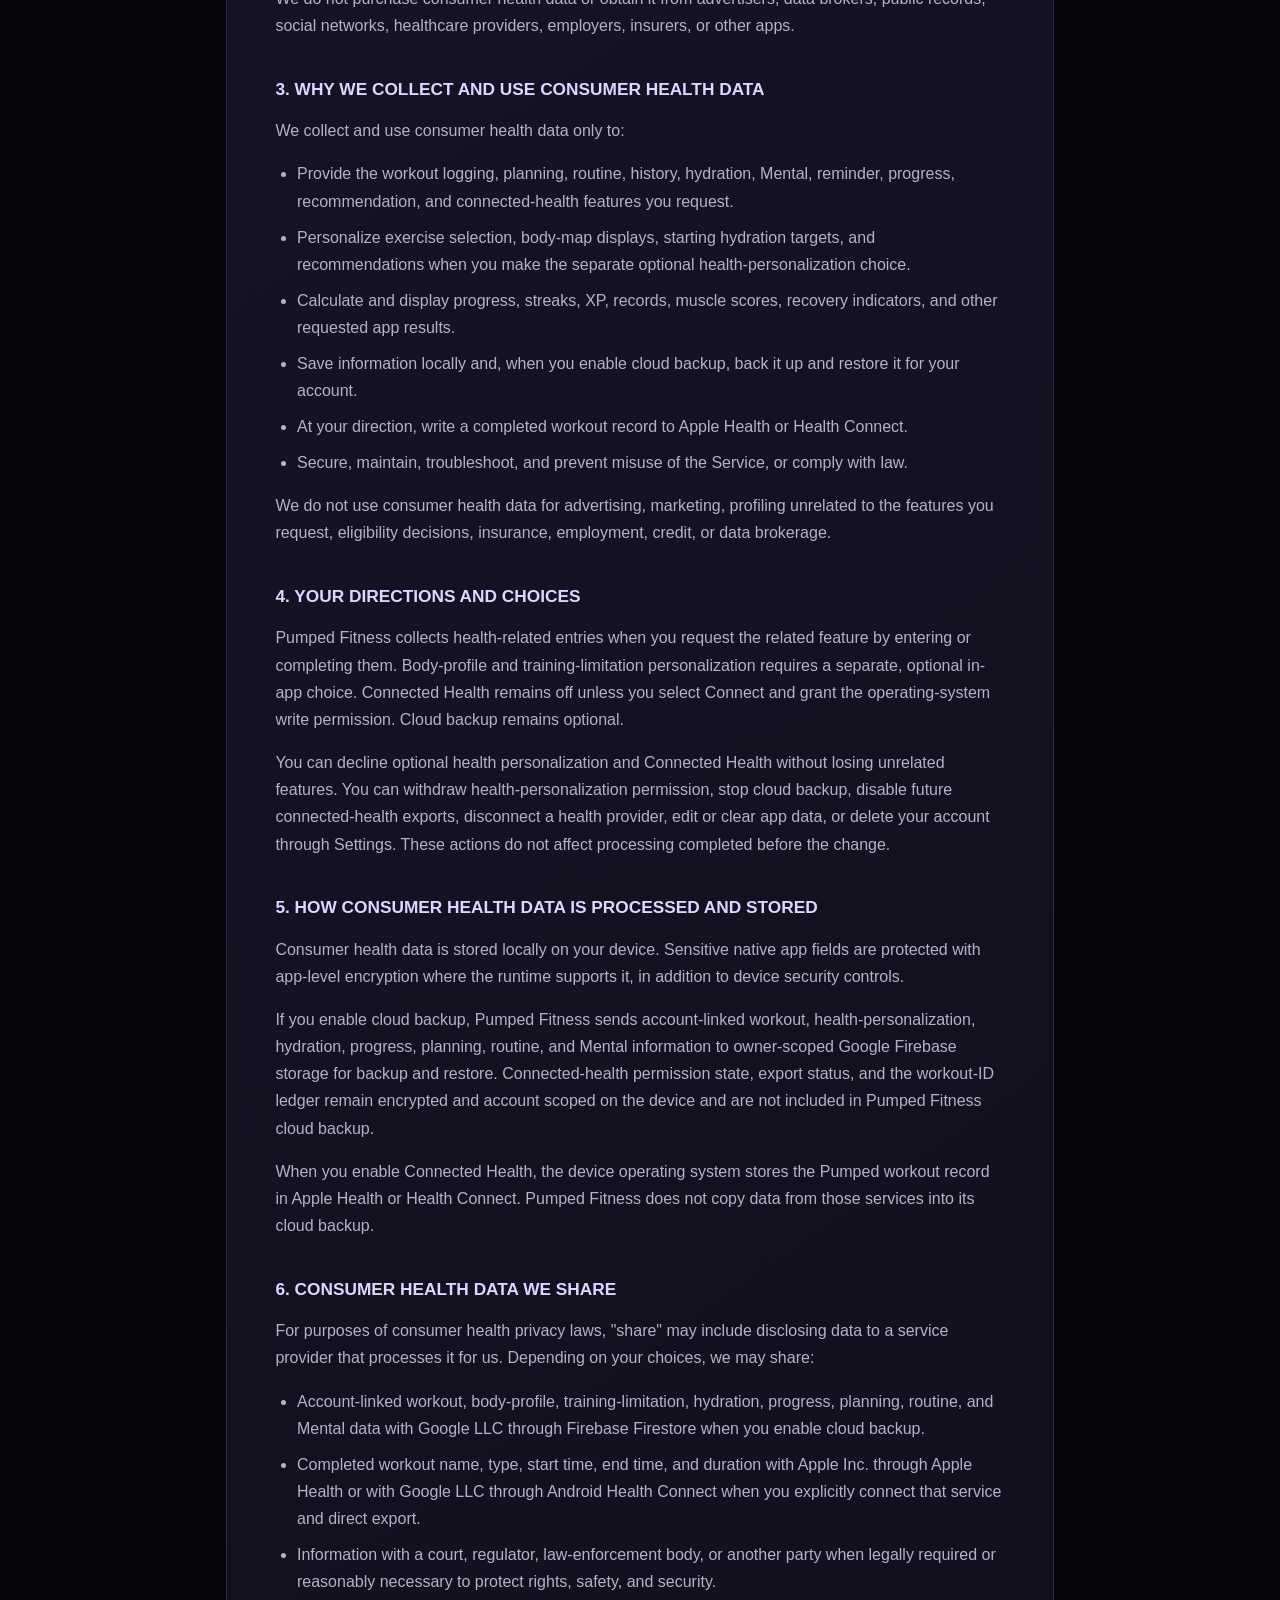
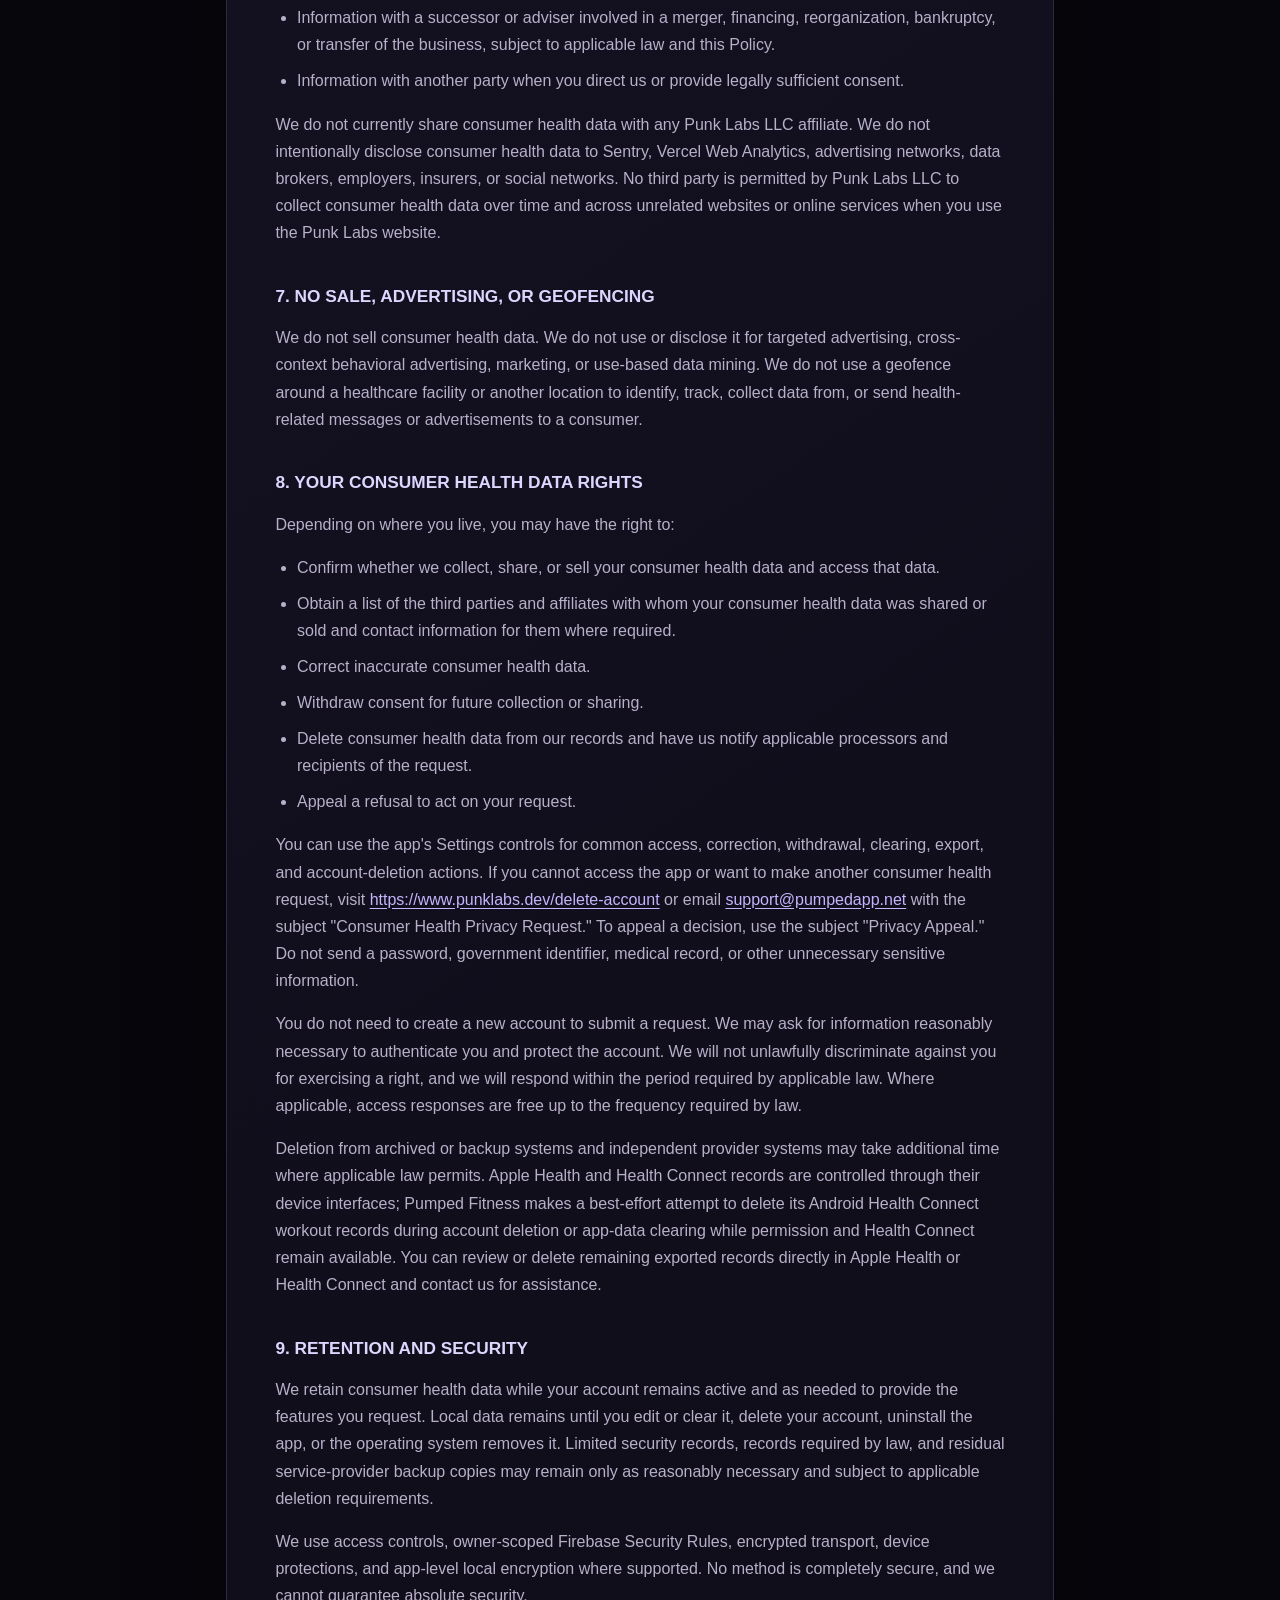
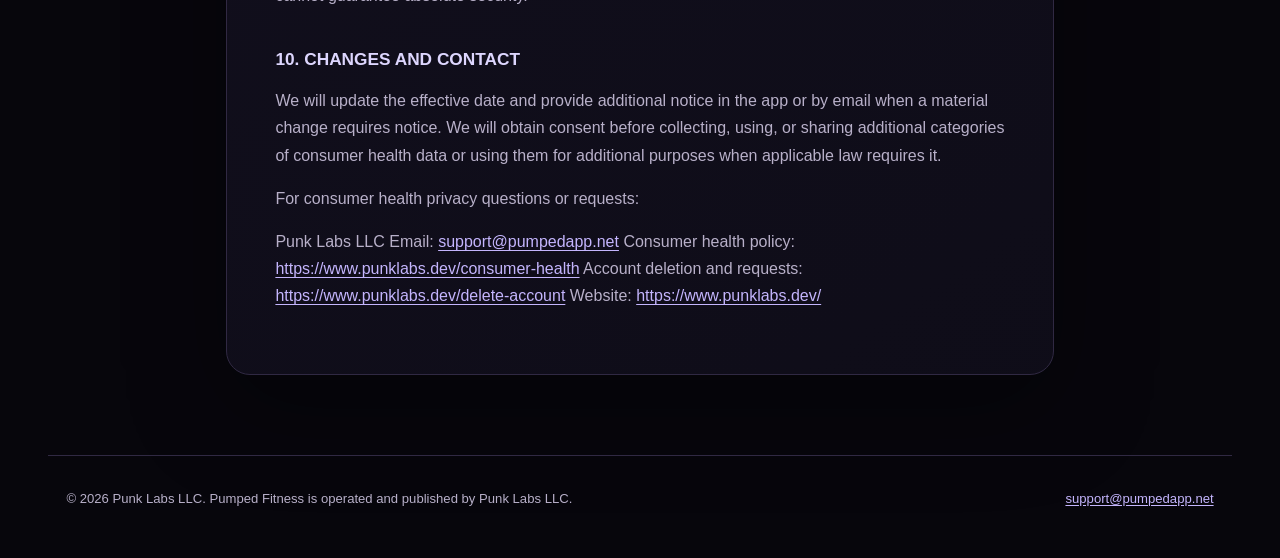
==== commit 461fde3d: "Clarify consumer health affiliate sharing" ====
--- a/consumer-health/index.html
+++ b/consumer-health/index.html
@@ -46,7 +46,7 @@
 <p>When you enable Connected Health, the device operating system stores the Pumped workout record in Apple Health or Health Connect. Pumped Fitness does not copy data from those services into its cloud backup.</p>
 <h2>6. CONSUMER HEALTH DATA WE SHARE</h2>
 <p>For purposes of consumer health privacy laws, &quot;share&quot; may include disclosing data to a service provider that processes it for us. Depending on your choices, we may share:</p><ul><li>Account-linked workout, body-profile, training-limitation, hydration, progress, planning, routine, and Mental data with Google LLC through Firebase Firestore when you enable cloud backup.</li><li>Completed workout name, type, start time, end time, and duration with Apple Inc. through Apple Health or with Google LLC through Android Health Connect when you explicitly connect that service and direct export.</li><li>Information with a court, regulator, law-enforcement body, or another party when legally required or reasonably necessary to protect rights, safety, and security.</li><li>Information with a successor or adviser involved in a merger, financing, reorganization, bankruptcy, or transfer of the business, subject to applicable law and this Policy.</li><li>Information with another party when you direct us or provide legally sufficient consent.</li></ul>
-<p>Punk Labs LLC has no affiliate that receives consumer health data. We do not intentionally disclose consumer health data to Sentry, Vercel Web Analytics, advertising networks, data brokers, employers, insurers, or social networks. No third party is permitted by Punk Labs LLC to collect consumer health data over time and across unrelated websites or online services when you use the Punk Labs website.</p>
+<p>We do not currently share consumer health data with any Punk Labs LLC affiliate. We do not intentionally disclose consumer health data to Sentry, Vercel Web Analytics, advertising networks, data brokers, employers, insurers, or social networks. No third party is permitted by Punk Labs LLC to collect consumer health data over time and across unrelated websites or online services when you use the Punk Labs website.</p>
 <h2>7. NO SALE, ADVERTISING, OR GEOFENCING</h2>
 <p>We do not sell consumer health data. We do not use or disclose it for targeted advertising, cross-context behavioral advertising, marketing, or use-based data mining. We do not use a geofence around a healthcare facility or another location to identify, track, collect data from, or send health-related messages or advertisements to a consumer.</p>
 <h2>8. YOUR CONSUMER HEALTH DATA RIGHTS</h2>
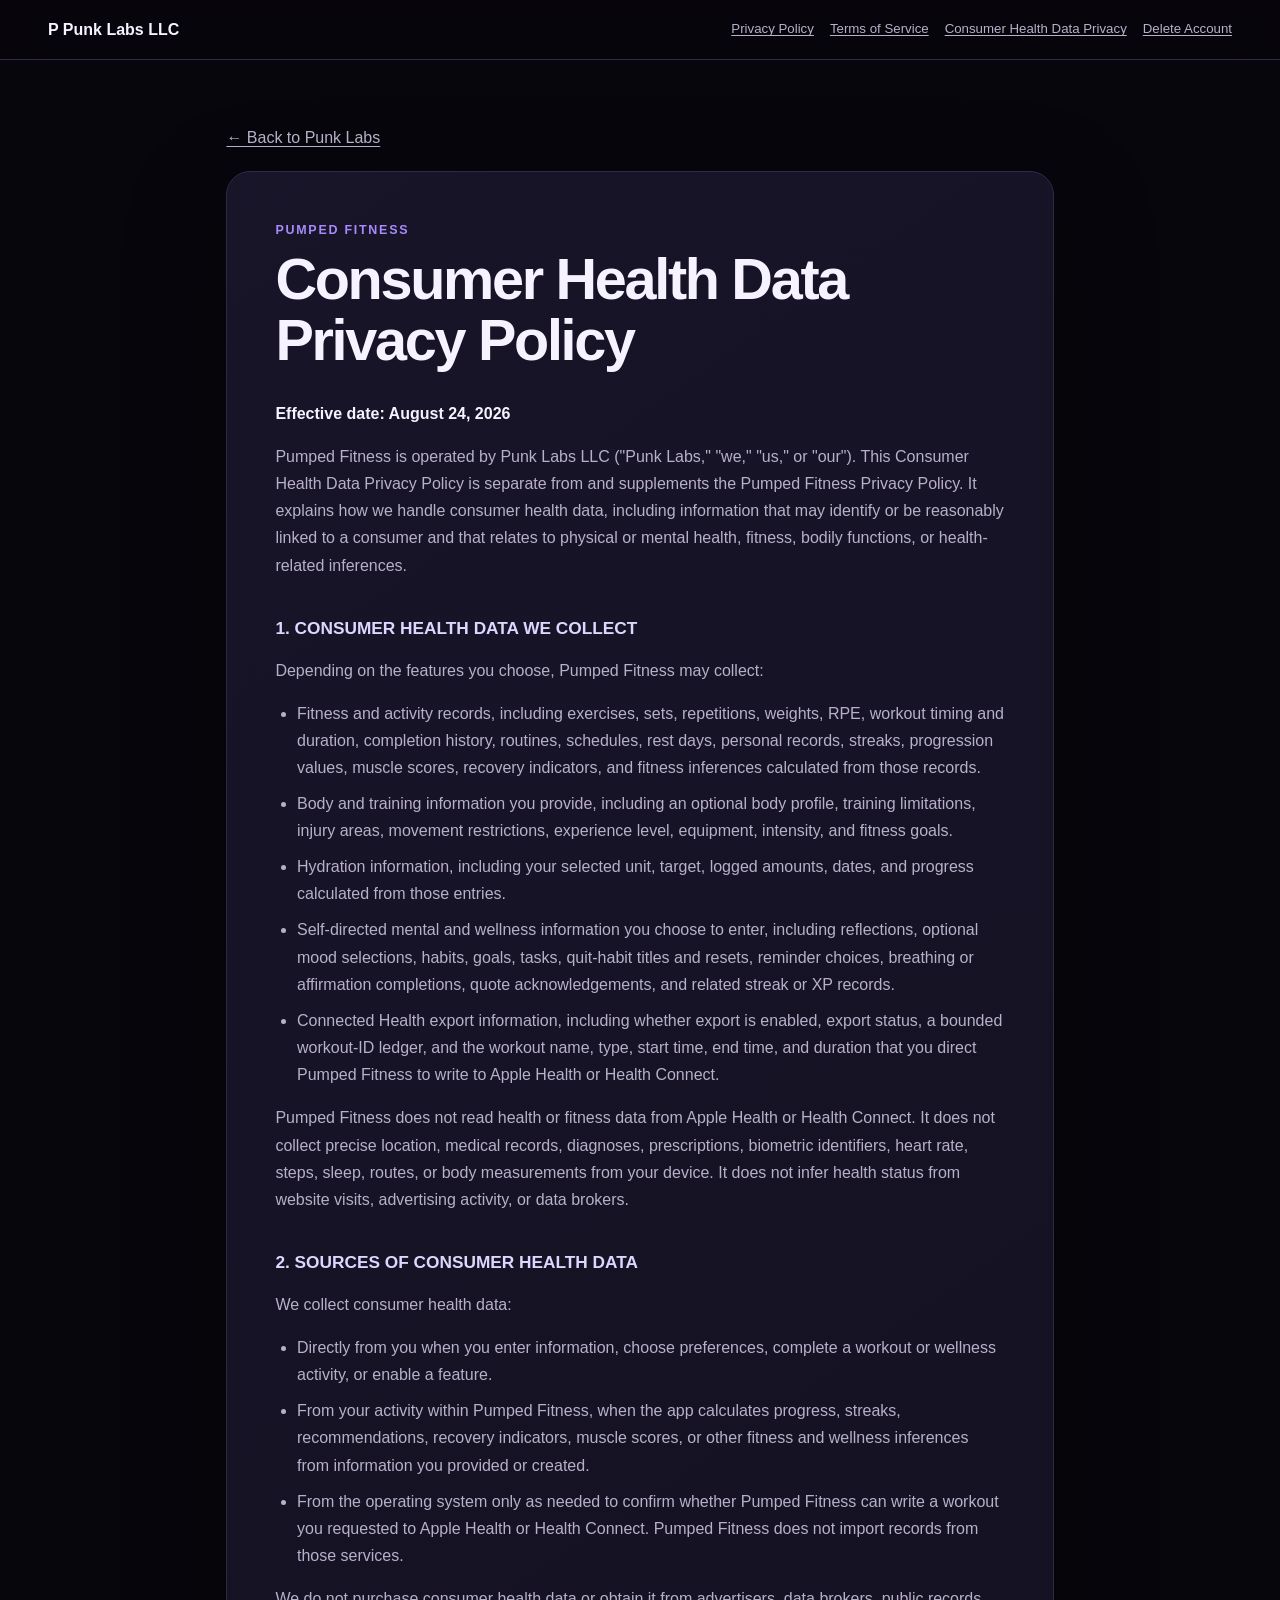
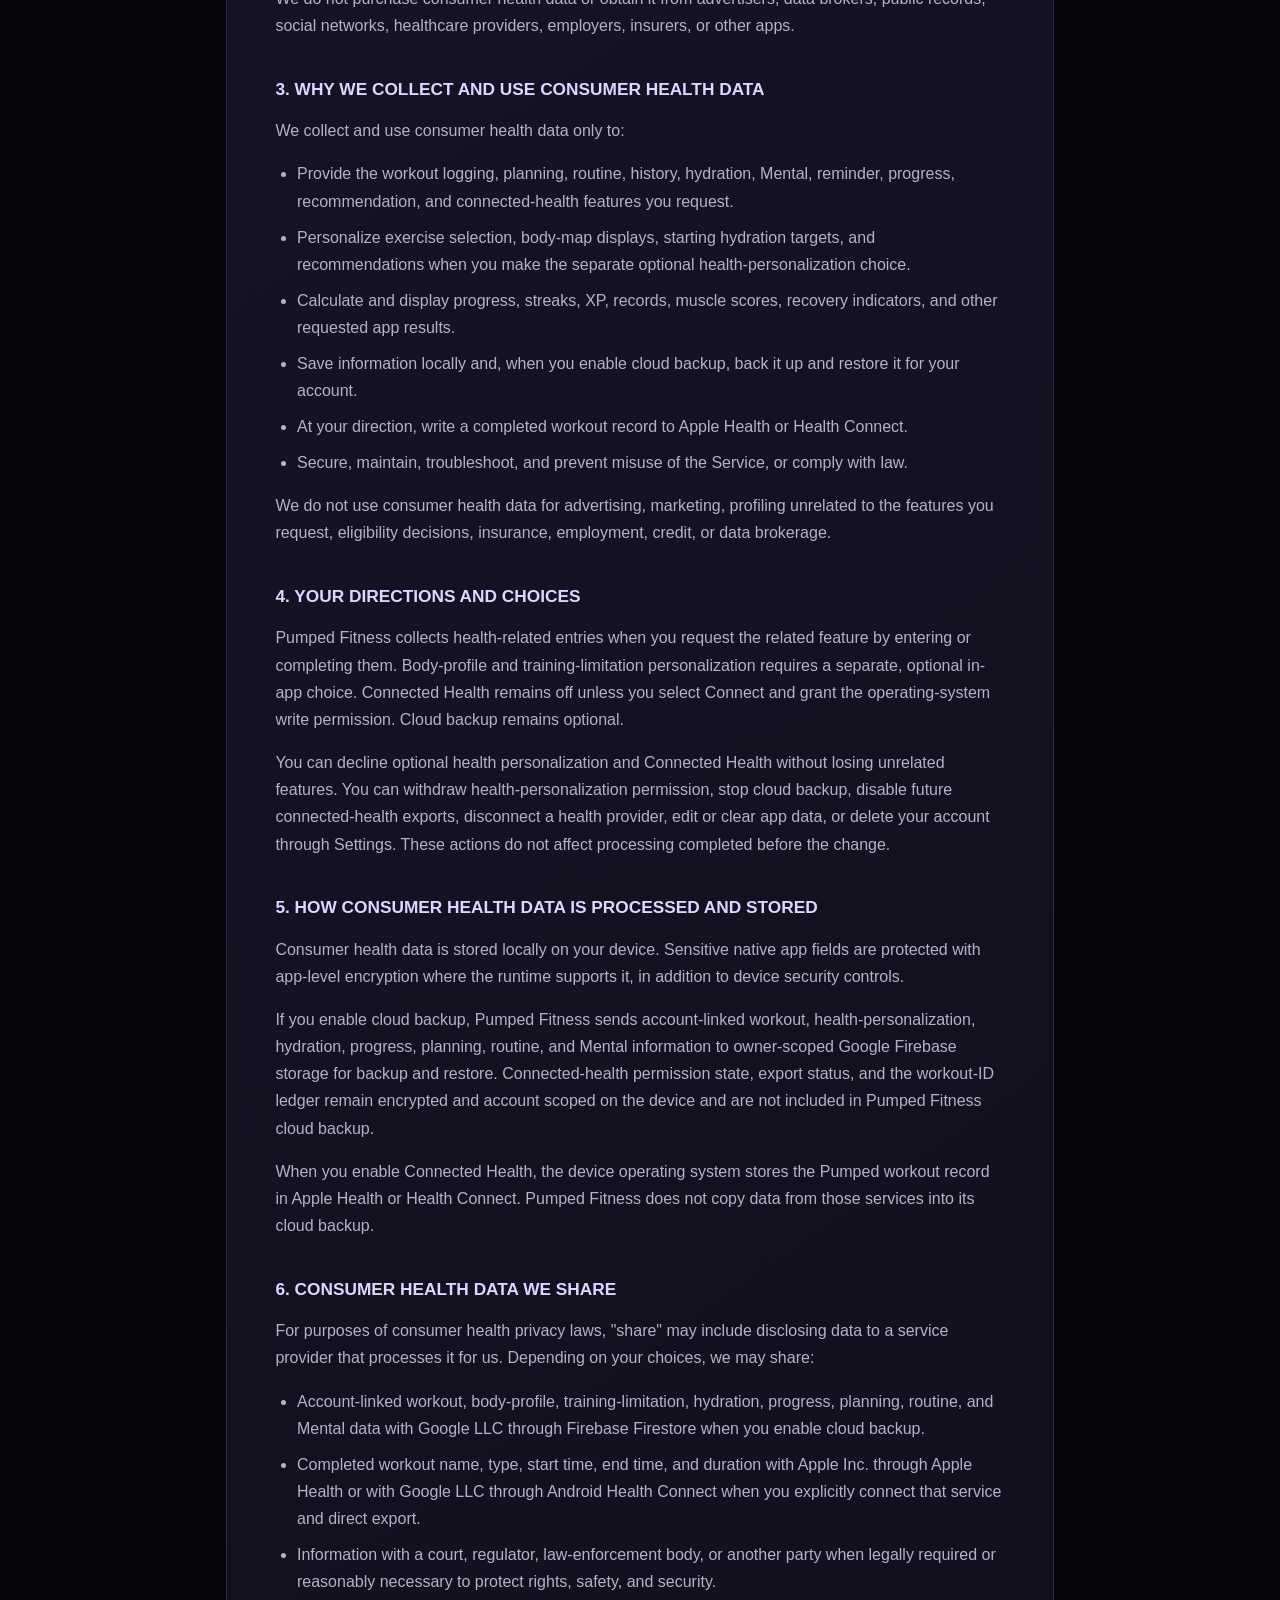
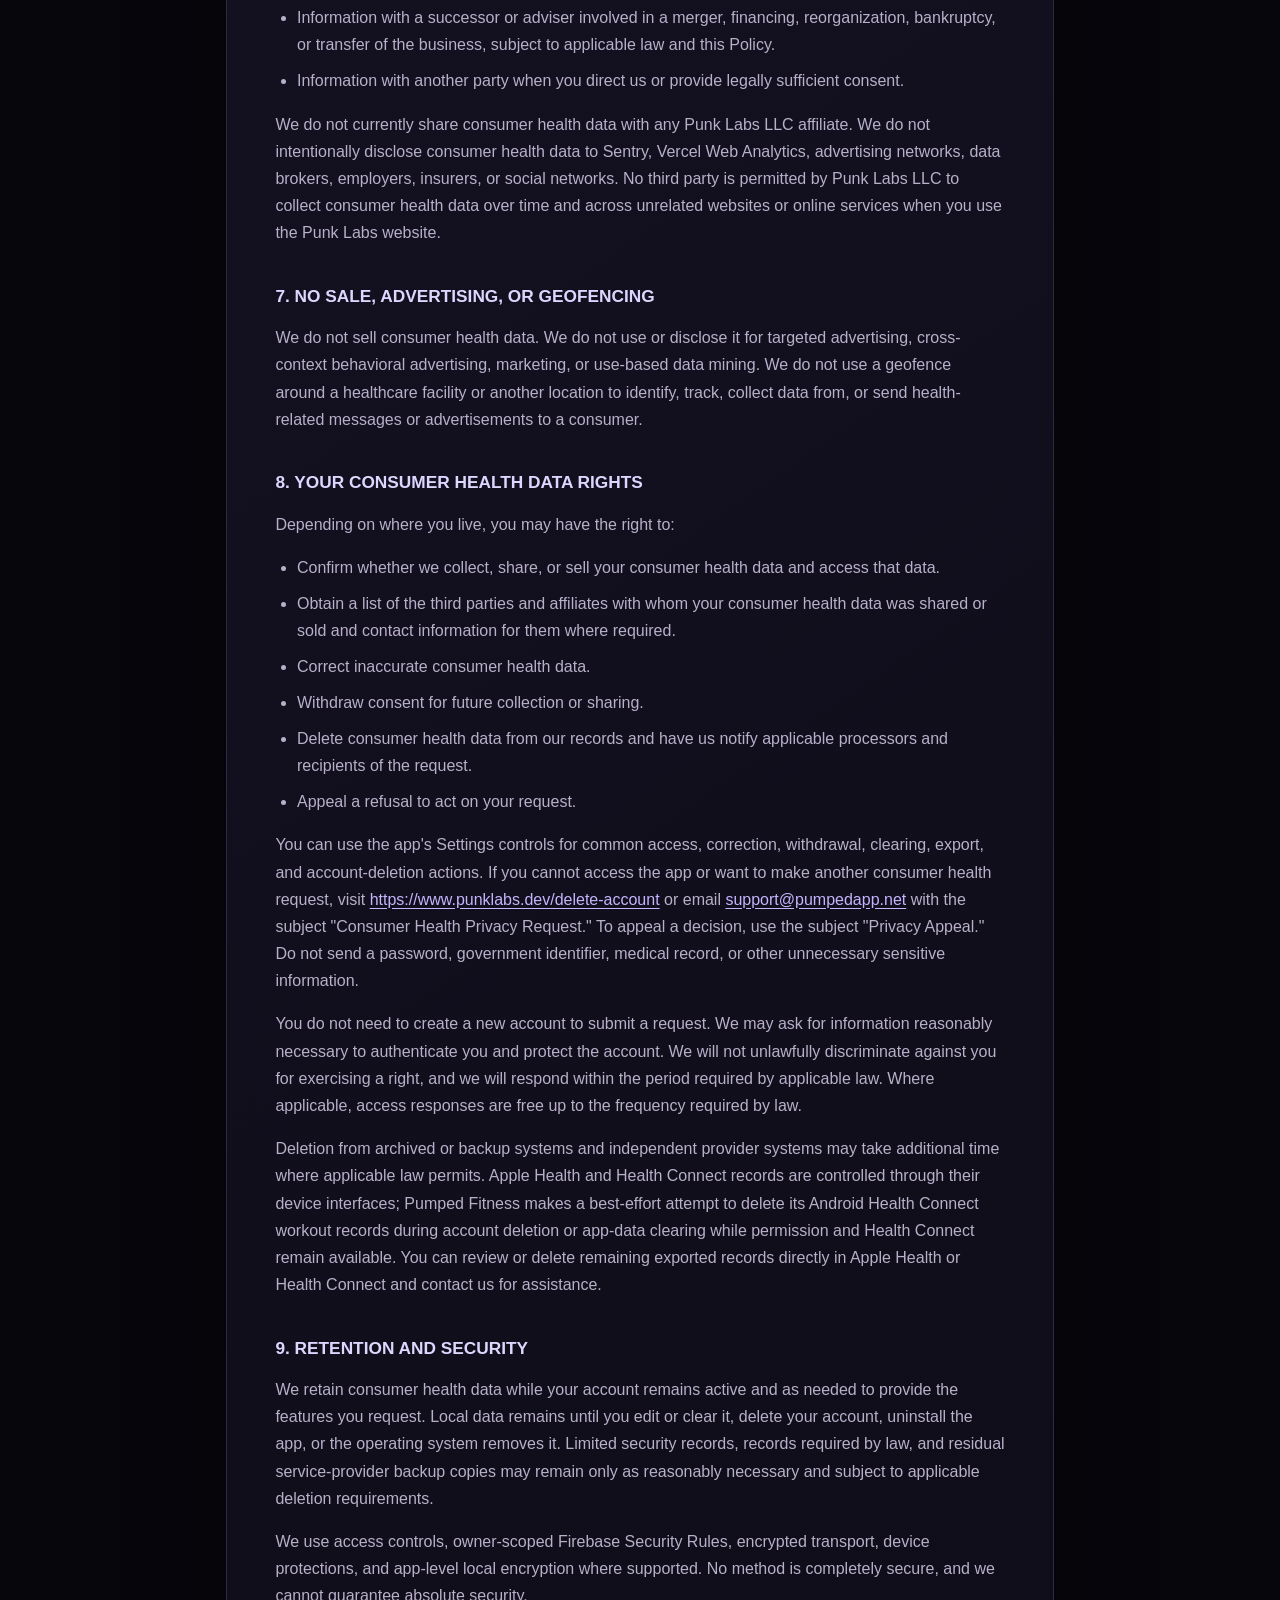
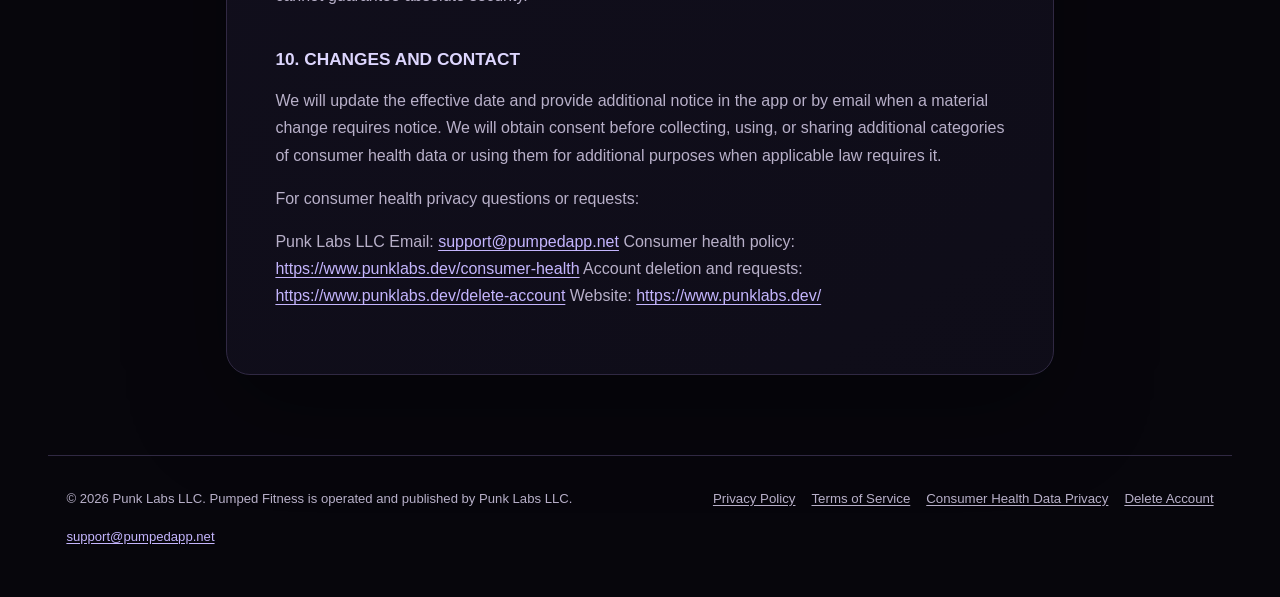
==== commit b156ffaf: "Fix legal links and footer navigation" ====
--- a/consumer-health/index.html
+++ b/consumer-health/index.html
@@ -65,6 +65,13 @@
   </main>
   <footer>
     <p>© 2026 Punk Labs LLC. Pumped Fitness is operated and published by Punk Labs LLC.</p>
+
+  <nav aria-label="Legal documents">
+    <a href="../privacy/">Privacy Policy</a>
+    <a href="../terms/">Terms of Service</a>
+    <a href="../consumer-health/">Consumer Health Data Privacy</a>
+    <a href="../delete-account/">Delete Account</a>
+  </nav>
     <a href="mailto:support@pumpedapp.net">support@pumpedapp.net</a>
   </footer>
 </body>
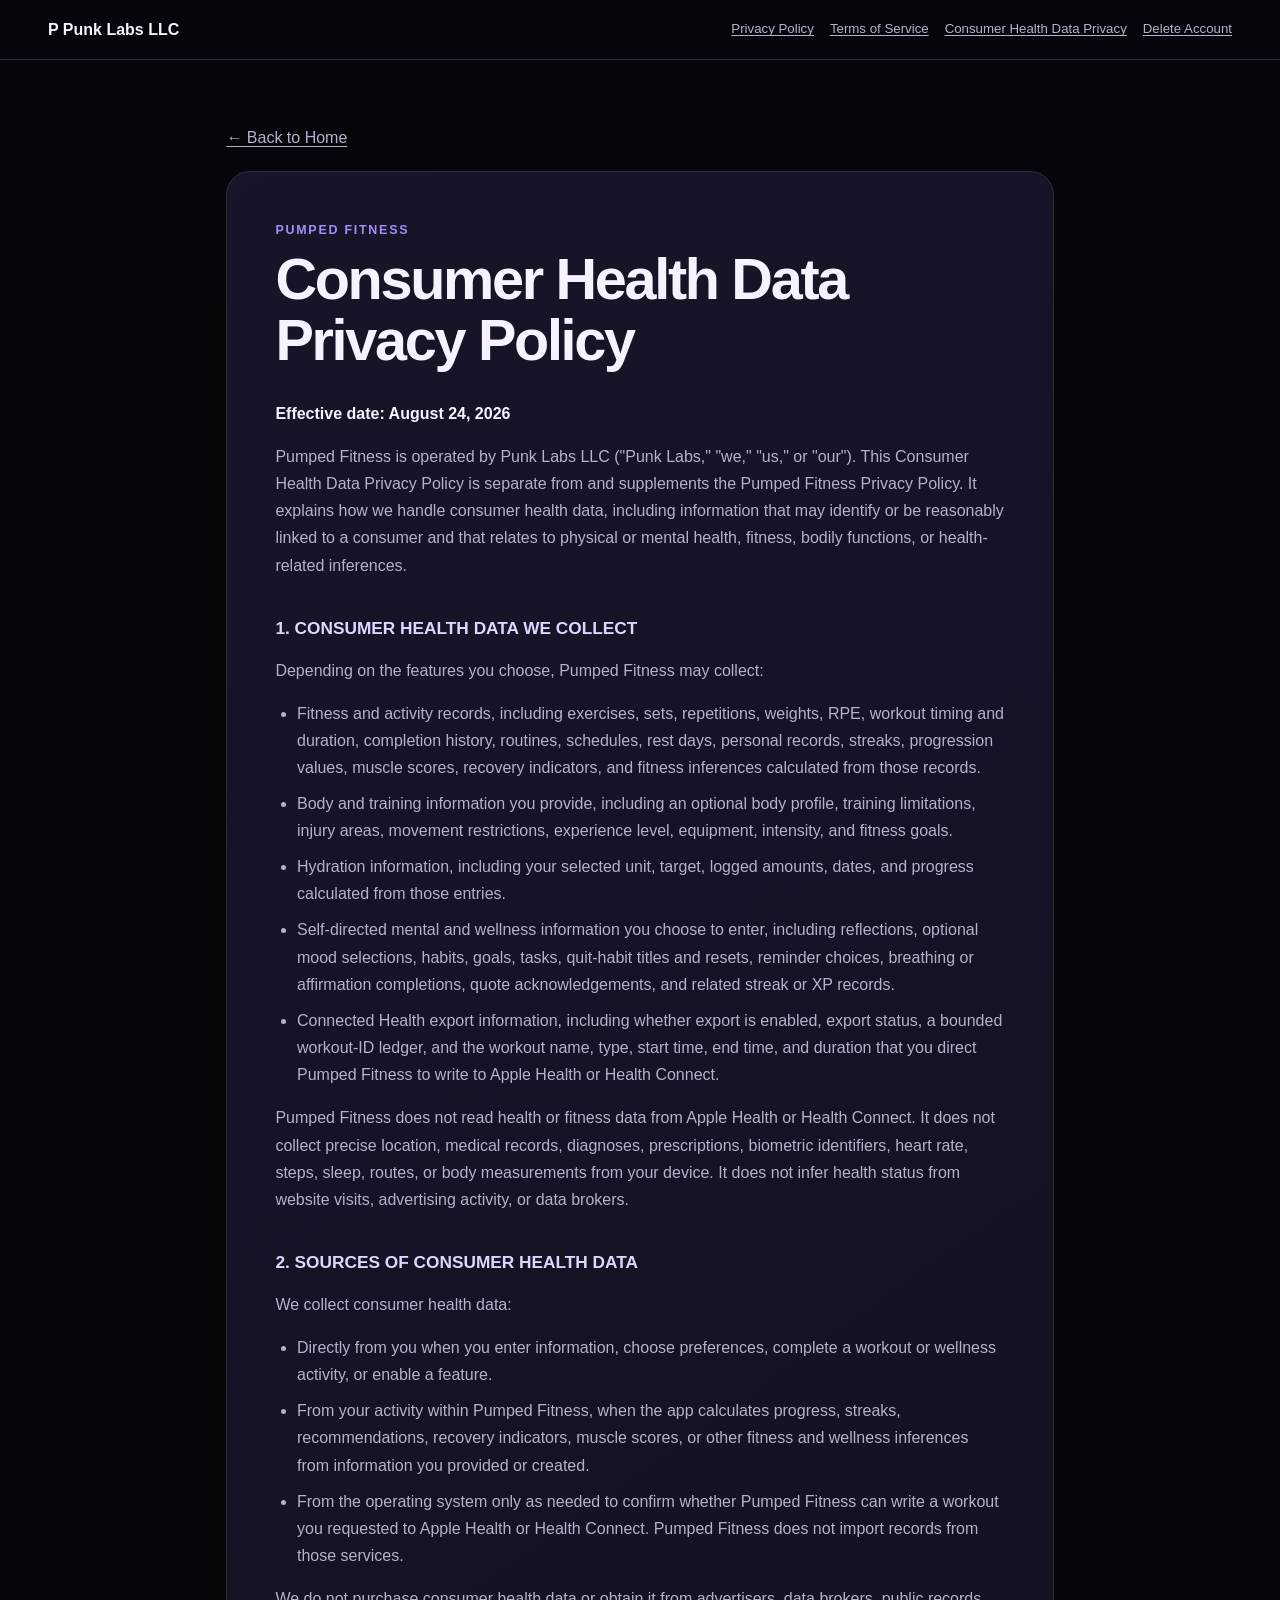
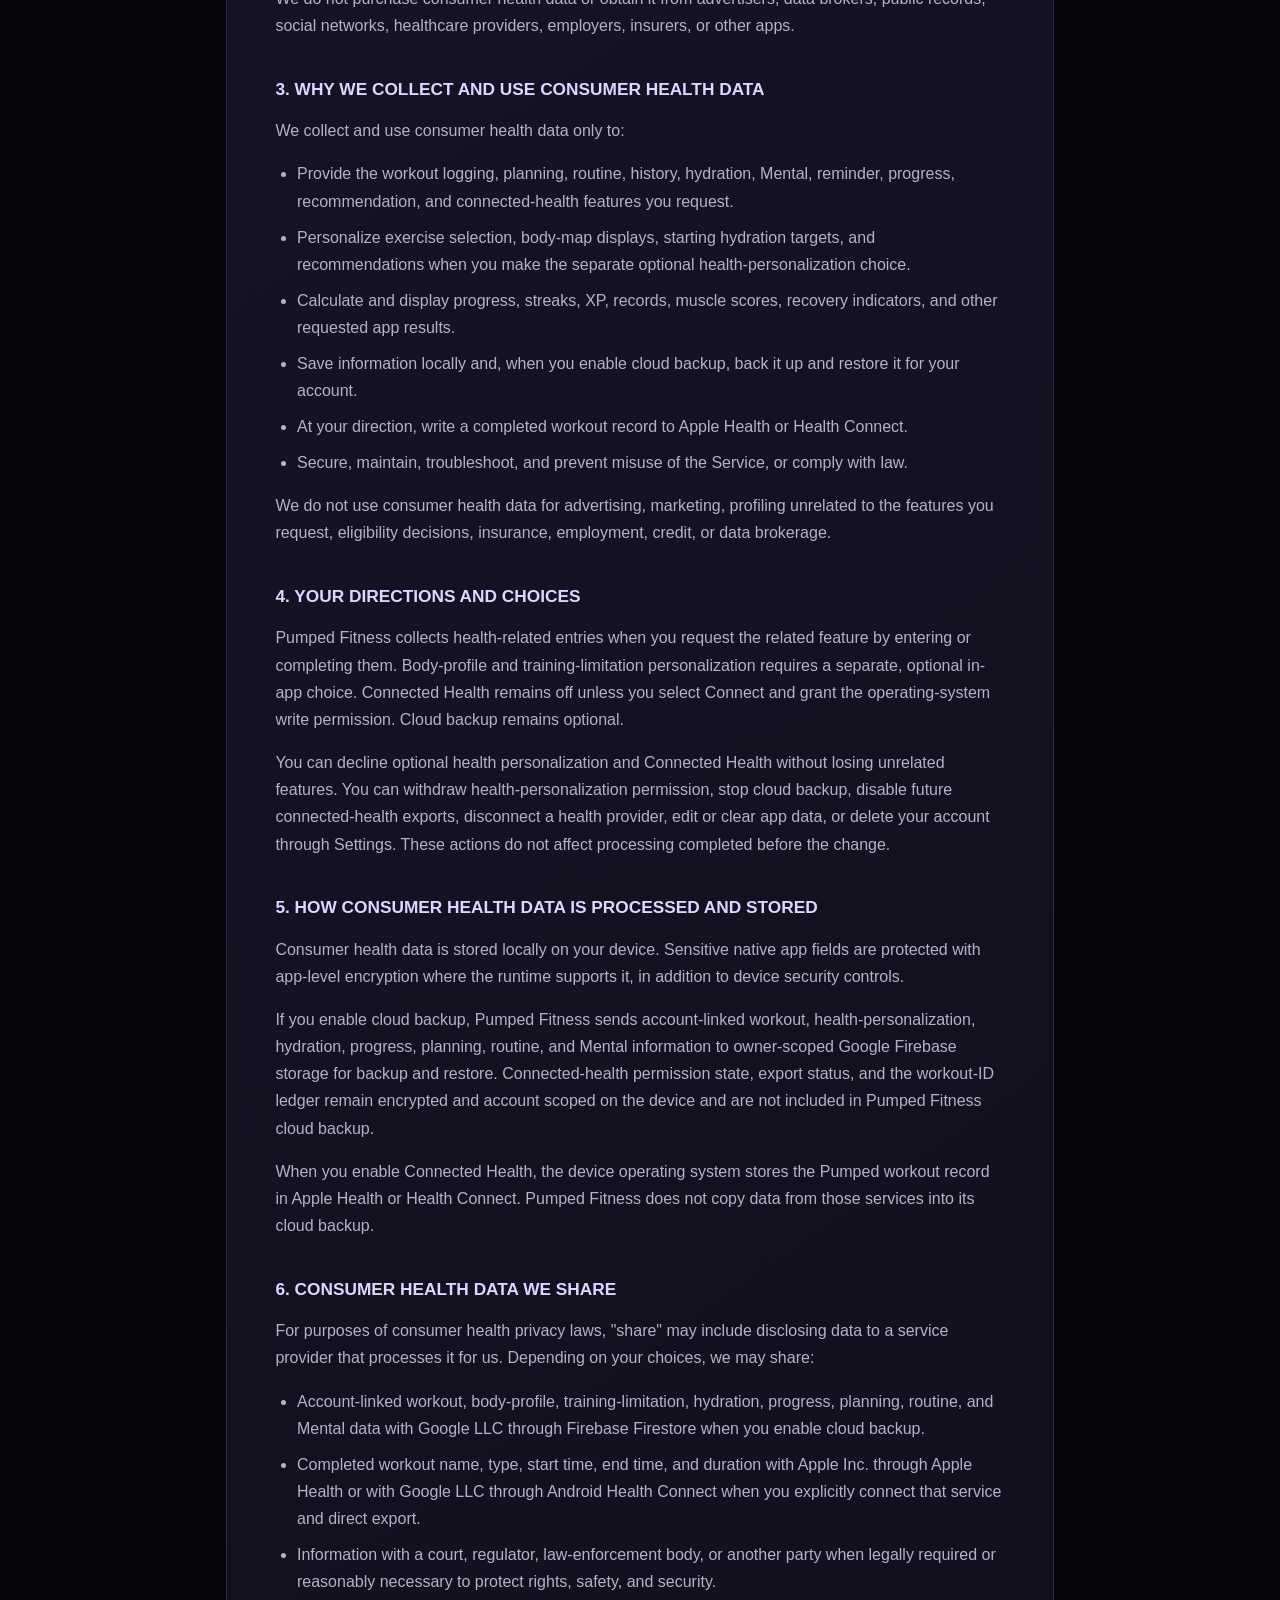
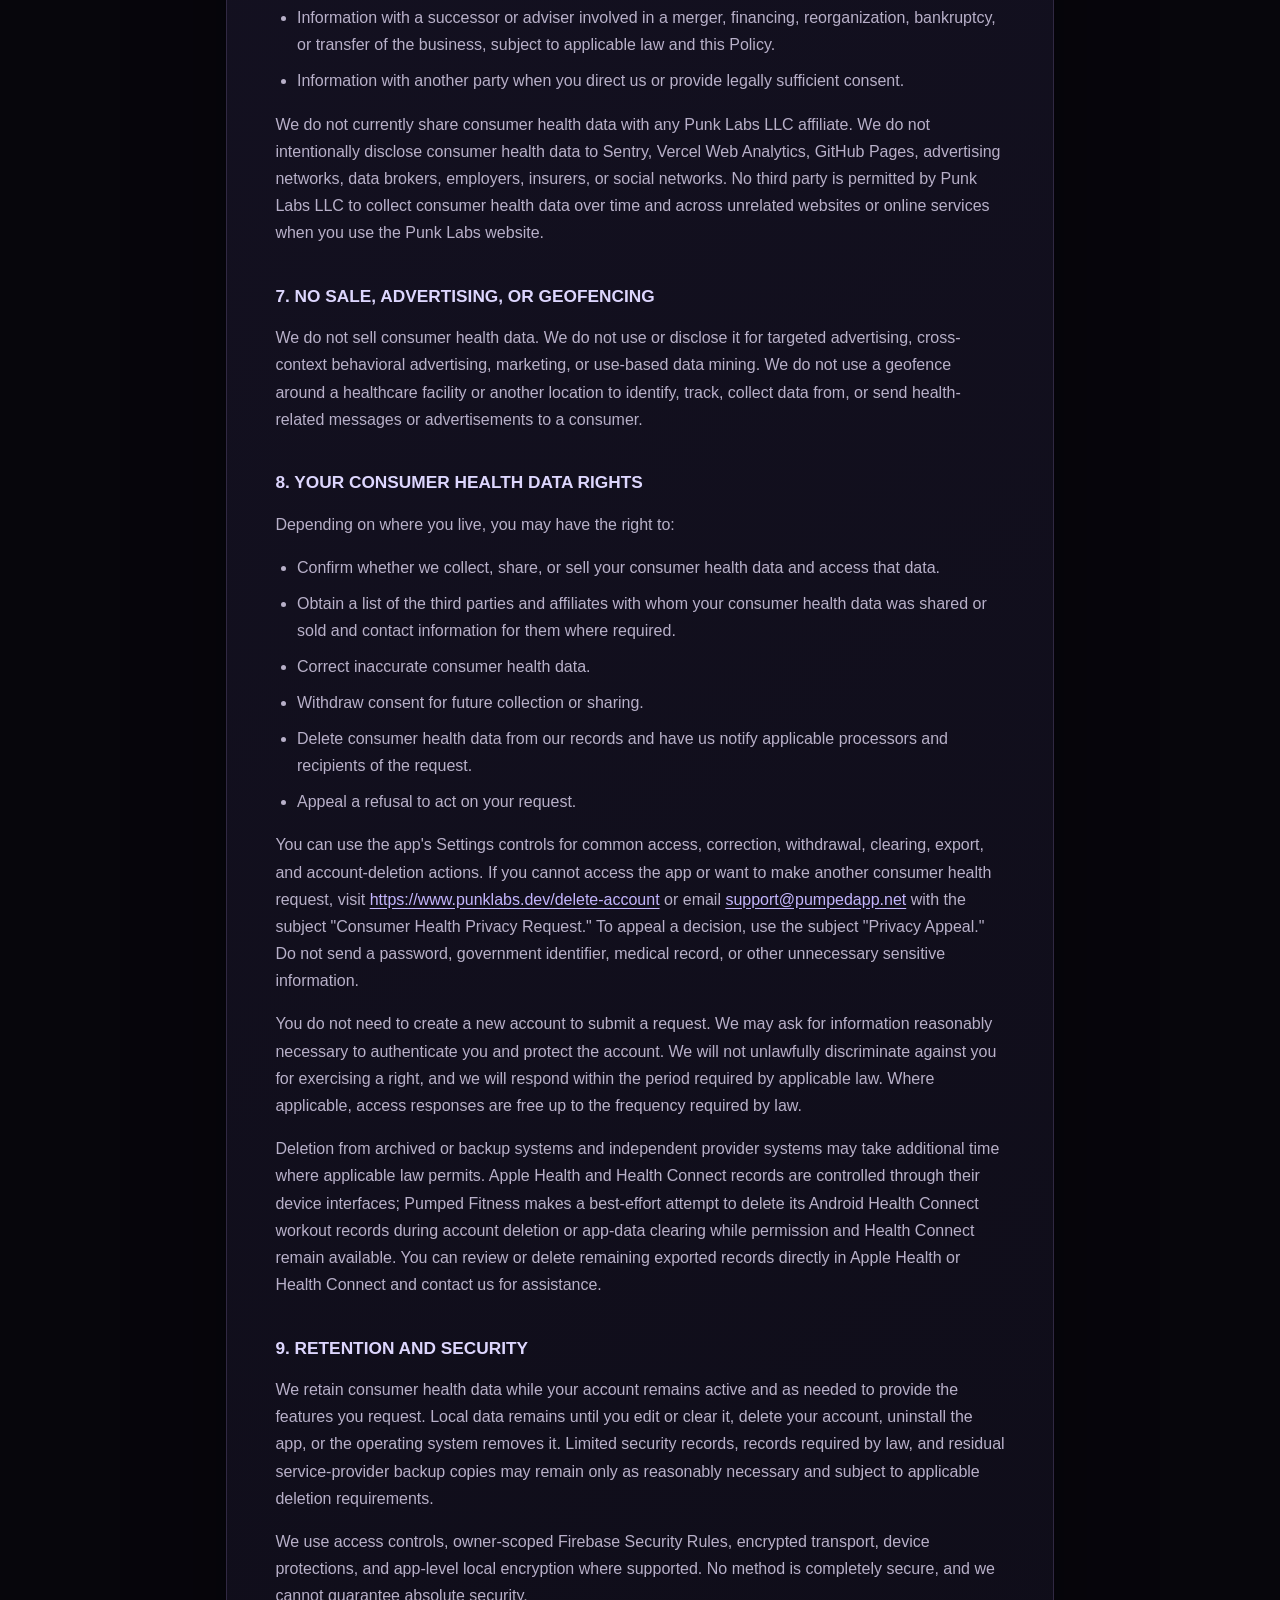
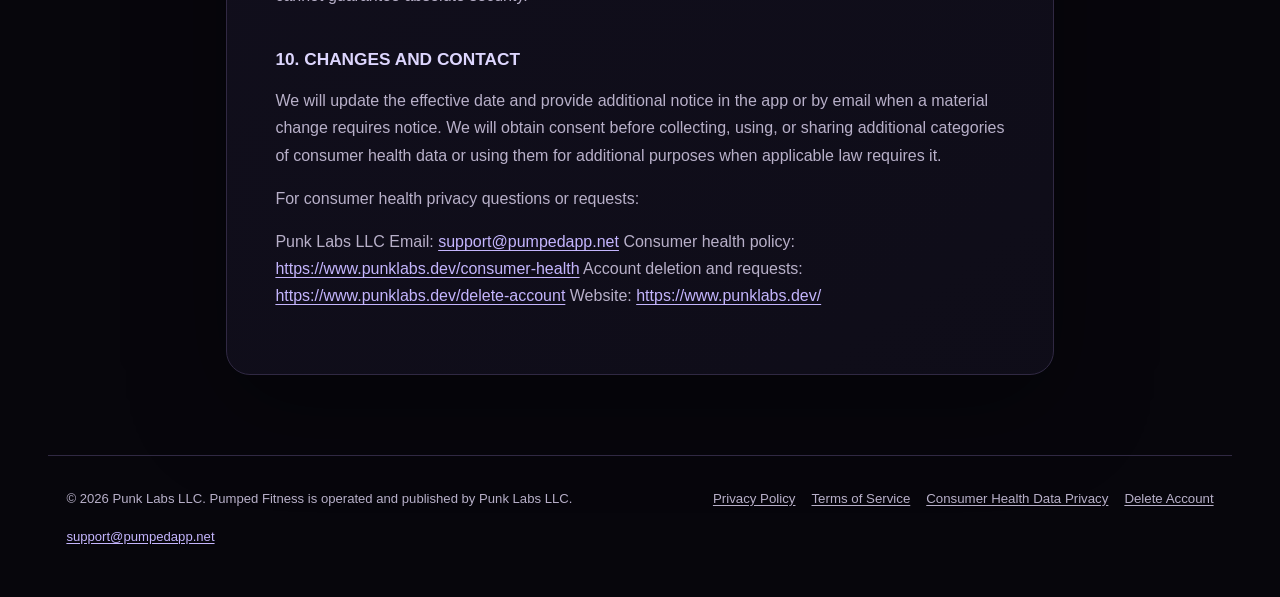
==== commit 715fc9bd: "Disclose legal mirror hosting" ====
--- a/consumer-health/index.html
+++ b/consumer-health/index.html
@@ -21,7 +21,7 @@
   </nav>
   </header>
   <main id="main">
-    <a class="back" href="https://www.punklabs.dev/">← Back to Punk Labs</a>
+    <a class="back" href="https://www.punklabs.dev/">← Back to Home</a>
     <article>
       <p class="eyebrow">Pumped Fitness</p>
       <h1>Consumer Health Data Privacy Policy</h1>
@@ -46,7 +46,7 @@
 <p>When you enable Connected Health, the device operating system stores the Pumped workout record in Apple Health or Health Connect. Pumped Fitness does not copy data from those services into its cloud backup.</p>
 <h2>6. CONSUMER HEALTH DATA WE SHARE</h2>
 <p>For purposes of consumer health privacy laws, &quot;share&quot; may include disclosing data to a service provider that processes it for us. Depending on your choices, we may share:</p><ul><li>Account-linked workout, body-profile, training-limitation, hydration, progress, planning, routine, and Mental data with Google LLC through Firebase Firestore when you enable cloud backup.</li><li>Completed workout name, type, start time, end time, and duration with Apple Inc. through Apple Health or with Google LLC through Android Health Connect when you explicitly connect that service and direct export.</li><li>Information with a court, regulator, law-enforcement body, or another party when legally required or reasonably necessary to protect rights, safety, and security.</li><li>Information with a successor or adviser involved in a merger, financing, reorganization, bankruptcy, or transfer of the business, subject to applicable law and this Policy.</li><li>Information with another party when you direct us or provide legally sufficient consent.</li></ul>
-<p>We do not currently share consumer health data with any Punk Labs LLC affiliate. We do not intentionally disclose consumer health data to Sentry, Vercel Web Analytics, advertising networks, data brokers, employers, insurers, or social networks. No third party is permitted by Punk Labs LLC to collect consumer health data over time and across unrelated websites or online services when you use the Punk Labs website.</p>
+<p>We do not currently share consumer health data with any Punk Labs LLC affiliate. We do not intentionally disclose consumer health data to Sentry, Vercel Web Analytics, GitHub Pages, advertising networks, data brokers, employers, insurers, or social networks. No third party is permitted by Punk Labs LLC to collect consumer health data over time and across unrelated websites or online services when you use the Punk Labs website.</p>
 <h2>7. NO SALE, ADVERTISING, OR GEOFENCING</h2>
 <p>We do not sell consumer health data. We do not use or disclose it for targeted advertising, cross-context behavioral advertising, marketing, or use-based data mining. We do not use a geofence around a healthcare facility or another location to identify, track, collect data from, or send health-related messages or advertisements to a consumer.</p>
 <h2>8. YOUR CONSUMER HEALTH DATA RIGHTS</h2>
